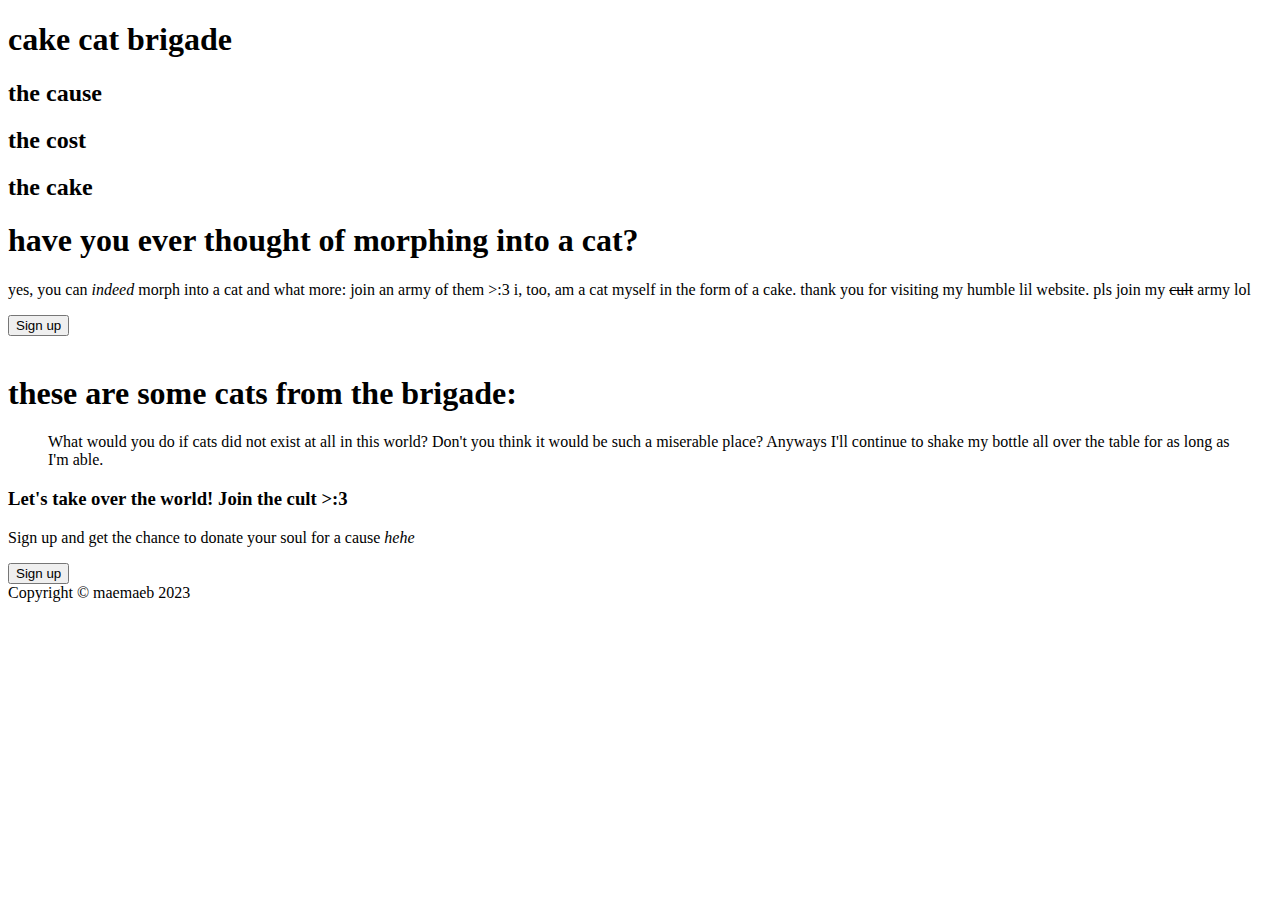
==== index.html @ 9634ca36 "Add appropriate classes to some relevant elements that might need it" ====
<!DOCTYPE html>
<html lang="en">
<head>
    <meta charset="UTF-8">
    <meta http-equiv="X-UA-Compatible" content="IE=edge">
    <meta name="viewport" content="width=device-width, initial-scale=1.0">
    <link href="styles.css" type="text/css" rel="stylesheet">
    <title>cake cat brigade</title>
</head>
<body>
    <header>
        <h1>cake cat brigade</h1>
        <div class="header-links">
            <h2><a>the cause</a></h2>
            <h2><a>the cost</a></h2>
            <h2><a>the cake</a></h2>
        </div>
    </header>

    <main>
        <section class="intro">
            <div>
                <h1>have you ever thought of morphing into a cat?</h1>
                <p>yes, you can <em>indeed</em> morph into a cat and what more: join an army of them >:3 
                    i, too, am a cat myself in the form of a cake. 
                    thank you for visiting my humble lil website. pls join my <s>cult</s> army lol</p>
                <button>Sign up</button>
            </div>
            <img>
        </section>

        <section class="profiles">
            <h1>these are some cats from the brigade:</h1>
            <div>

            </div>
        </section>

        <article class="quote">
            <blockquote>
                <p>What would you do if cats did not exist at all in this world? 
                    Don't you think it would be such a miserable place? 
                    Anyways I'll continue to shake my bottle all over the table for as long as I'm able.</p>
            </blockquote>
        </article>

        <div>
            <h3>Let's take over the world! Join the cult >:3</h3>
            <p>Sign up and get the chance to donate your soul for a cause <em>hehe</em></p>
            <button>Sign up</button>
        </div>
    </main>

    <footer>Copyright © maemaeb 2023</footer>
</body>
</html>
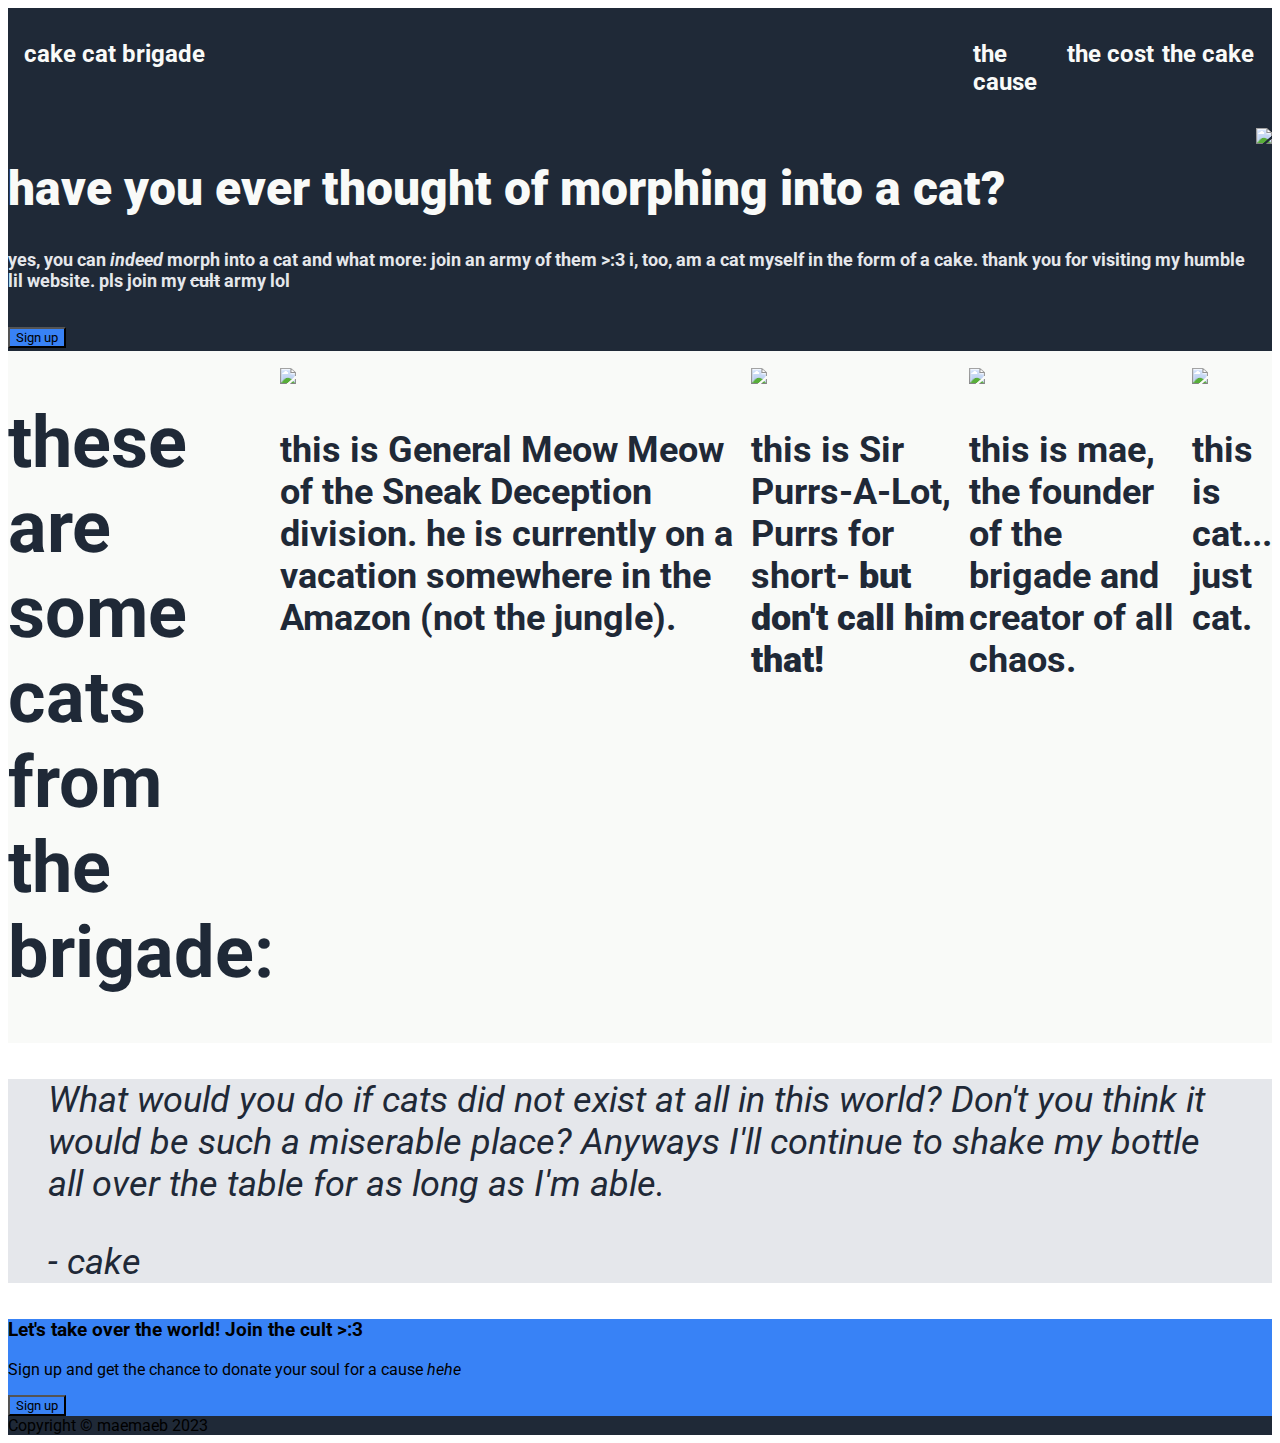
==== commit d73573de: "Add layout declarations in css for header, sections 1-2, and article" ====
--- a/index.html
+++ b/index.html
@@ -11,14 +11,14 @@
     <header>
         <h1>cake cat brigade</h1>
         <div class="header-links">
-            <h2><a>the cause</a></h2>
-            <h2><a>the cost</a></h2>
-            <h2><a>the cake</a></h2>
+            <h1><a>the cause</a></h2>
+            <h1><a>the cost</a></h2>
+            <h1><a>the cake</a></h2>
         </div>
     </header>
 
     <main>
-        <section class="intro">
+        <section class="intro hero">
             <div>
                 <h1>have you ever thought of morphing into a cat?</h1>
                 <p>yes, you can <em>indeed</em> morph into a cat and what more: join an army of them >:3 
@@ -26,13 +26,28 @@
                     thank you for visiting my humble lil website. pls join my <s>cult</s> army lol</p>
                 <button>Sign up</button>
             </div>
-            <img>
+            <img src="images/aesthetic1.jpg">
         </section>
 
         <section class="profiles">
             <h1>these are some cats from the brigade:</h1>
-            <div>
-
+            <div class="profile">
+                <img src="images/meowmeow-cat.jpeg">
+                <p>this is General Meow Meow of the Sneak Deception division.
+                    he is currently on a vacation somewhere in the Amazon (not the jungle).
+                </p>
+            </div>
+            <div class="profile">
+                <img src="images/purrs-cat.png">
+                <p>this is Sir Purrs-A-Lot, Purrs for short- <strong>but don't call him that!</strong></p>
+            </div>
+            <div class="profile">
+                <img src="images/mae-cat.jpeg">
+                <p>this is mae, the founder of the brigade and creator of all chaos.</p>
+            </div>
+            <div class="profile">
+                <img src="images/just-cat.jpeg">
+                <p>this is cat... just cat.</p>
             </div>
         </section>
 
@@ -40,11 +55,13 @@
             <blockquote>
                 <p>What would you do if cats did not exist at all in this world? 
                     Don't you think it would be such a miserable place? 
-                    Anyways I'll continue to shake my bottle all over the table for as long as I'm able.</p>
+                    Anyways I'll continue to shake my bottle all over the table for as long as I'm able.
+                </p>
+                <p class="quoter">- cake</p>
             </blockquote>
         </article>
 
-        <div>
+        <div class="recruit">
             <h3>Let's take over the world! Join the cult >:3</h3>
             <p>Sign up and get the chance to donate your soul for a cause <em>hehe</em></p>
             <button>Sign up</button>
--- a/styles.css
+++ b/styles.css
@@ -0,0 +1,85 @@
+@import url('https://fonts.googleapis.com/css2?family=Roboto&display=swap');
+
+* {
+    font-family: Roboto, Verdana, Geneva, Tahoma, sans-serif;
+}
+
+/* header */
+
+header {
+    background-color: #1F2937;
+    color: #E5E7EB;
+
+    display: flex;
+    margin: 0;
+    padding: 1em;
+}
+/*
+main {
+    margin: 0;
+}
+*/
+header h1 {
+    font-size: 24px;
+    color: #F9FAF8;
+
+    flex: 1;
+    justify-content: space-between;
+}
+
+header div {
+    display: flex;
+}
+
+/* section 1 */
+
+.intro {
+    display: flex;
+}
+
+.hero,
+footer {
+    background-color: #1F2937;
+}
+
+.hero h1 {
+    font-size: 48px;
+    font-weight: bolder;
+    color: #F9FAF8;
+}
+
+.hero p,
+header .header-links {
+    font-size: 18px;
+    color: #E5E7EB;
+}
+
+/* section 2 */
+
+section {
+    background-color: #F9FAF8; 
+    font-size: 36px;
+    font-weight: bolder;
+    color: #1F2937;
+
+    margin: 0;
+}
+
+.profiles {
+    display: flex;
+}
+
+/* article */
+
+article {
+    background-color: #E5E7EB;
+    font-size: 36px;
+    font-weight: light;
+    font-style: italic;
+    color: #1F2937
+}
+
+.recruit,
+button {
+    background-color: #3882F6;
+}
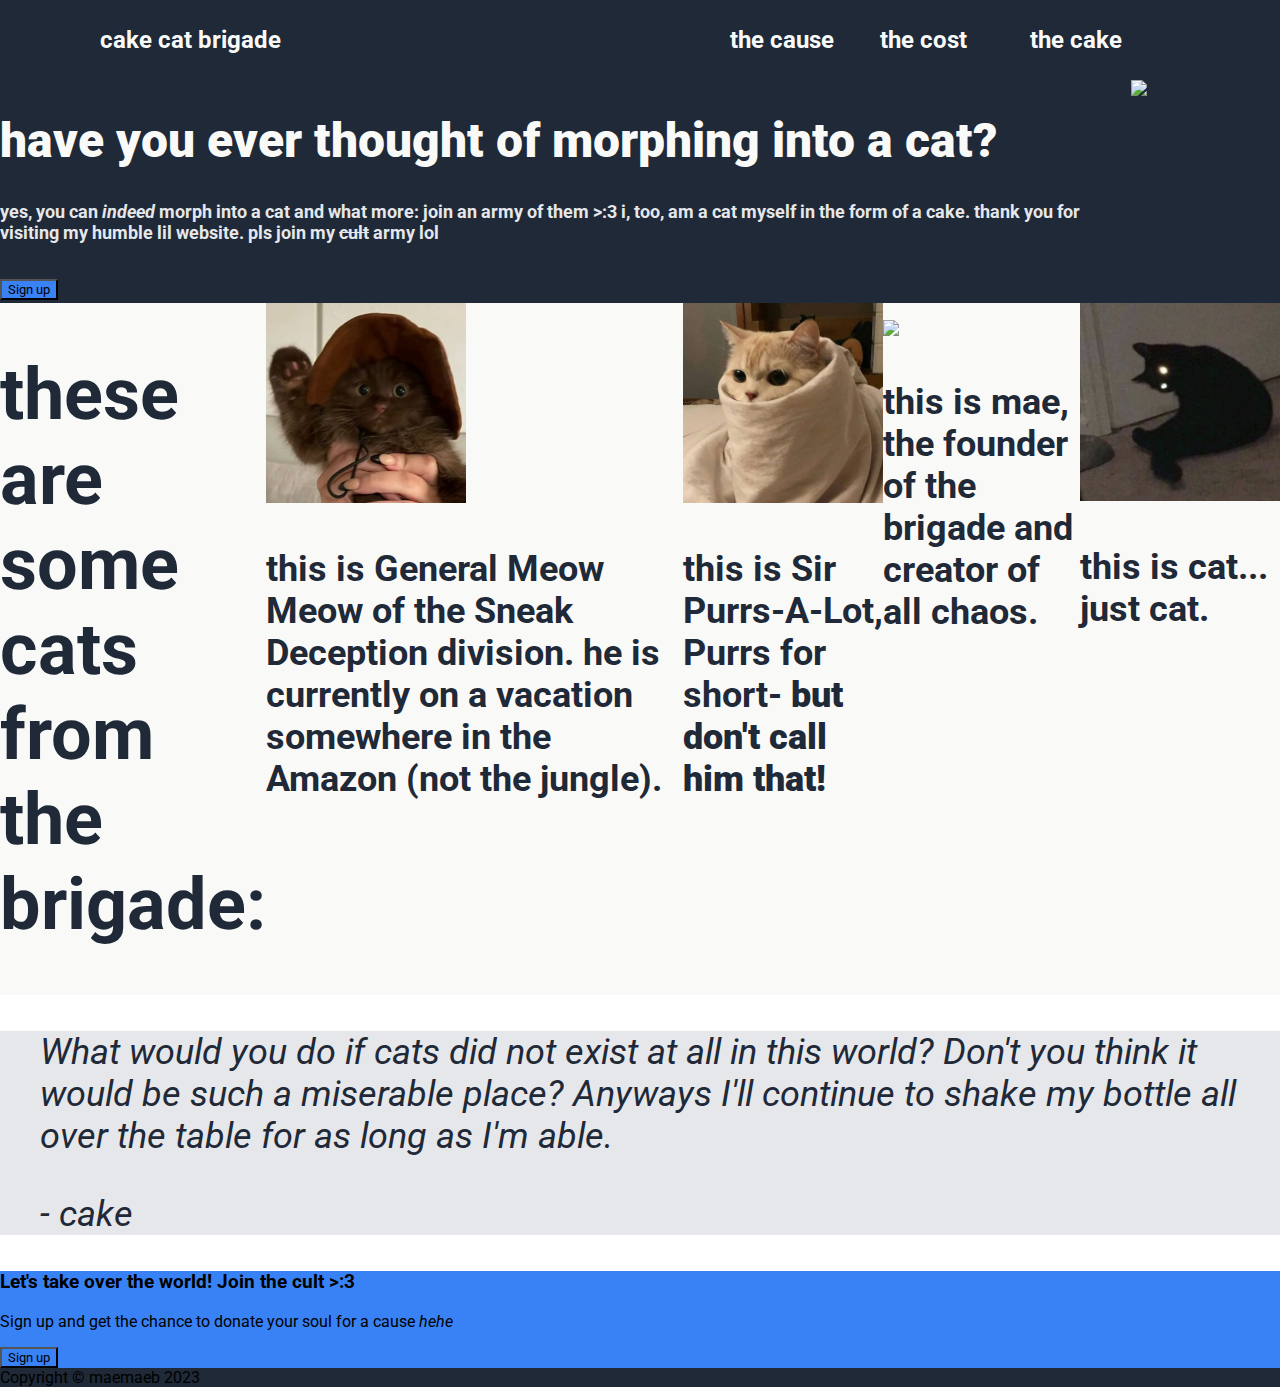
==== commit 295cd3f9: "Fix images resolution and links + change some layout details" ====
--- a/index.html
+++ b/index.html
@@ -32,7 +32,7 @@
         <section class="profiles">
             <h1>these are some cats from the brigade:</h1>
             <div class="profile">
-                <img src="images/meowmeow-cat.jpeg">
+                <img src="images/meowmeow-cat.jpg">
                 <p>this is General Meow Meow of the Sneak Deception division.
                     he is currently on a vacation somewhere in the Amazon (not the jungle).
                 </p>
@@ -46,7 +46,7 @@
                 <p>this is mae, the founder of the brigade and creator of all chaos.</p>
             </div>
             <div class="profile">
-                <img src="images/just-cat.jpeg">
+                <img src="images/just-cat.jpg">
                 <p>this is cat... just cat.</p>
             </div>
         </section>
--- a/styles.css
+++ b/styles.css
@@ -2,6 +2,10 @@
 
 * {
     font-family: Roboto, Verdana, Geneva, Tahoma, sans-serif;
+}
+
+body {
+    margin: 0;
 }
 
 /* header */
@@ -12,23 +16,31 @@
 
     display: flex;
     margin: 0;
-    padding: 1em;
+    padding: 10px 100px;
+    min-width: 1024px;
 }
+
 /*
 main {
     margin: 0;
 }
 */
+
+header div {
+    display: flex;
+}
+
+div h1 {
+    flex: 1;
+}
+
 header h1 {
     font-size: 24px;
     color: #F9FAF8;
 
     flex: 1;
     justify-content: space-between;
-}
-
-header div {
-    display: flex;
+    min-width: 150px;
 }
 
 /* section 1 */
@@ -83,3 +95,7 @@
 button {
     background-color: #3882F6;
 }
+
+img {
+    width: 200px;
+}
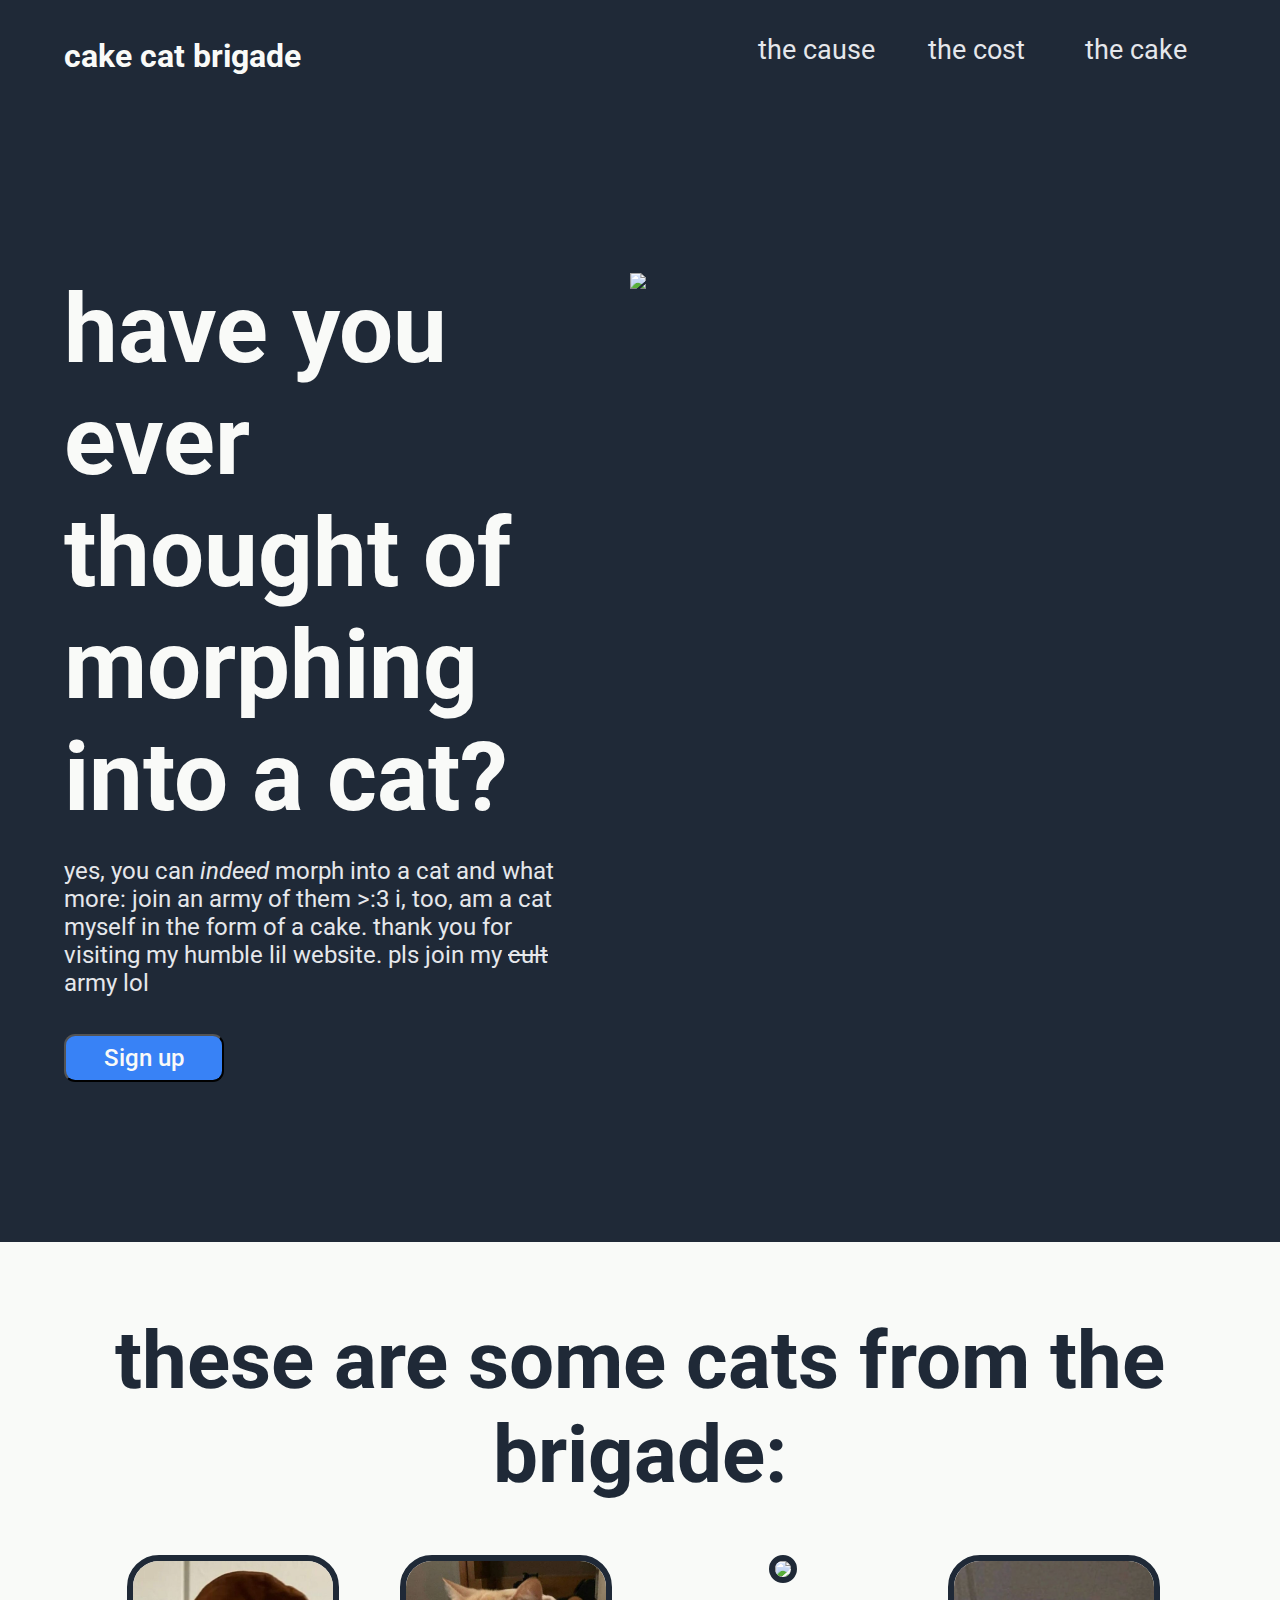
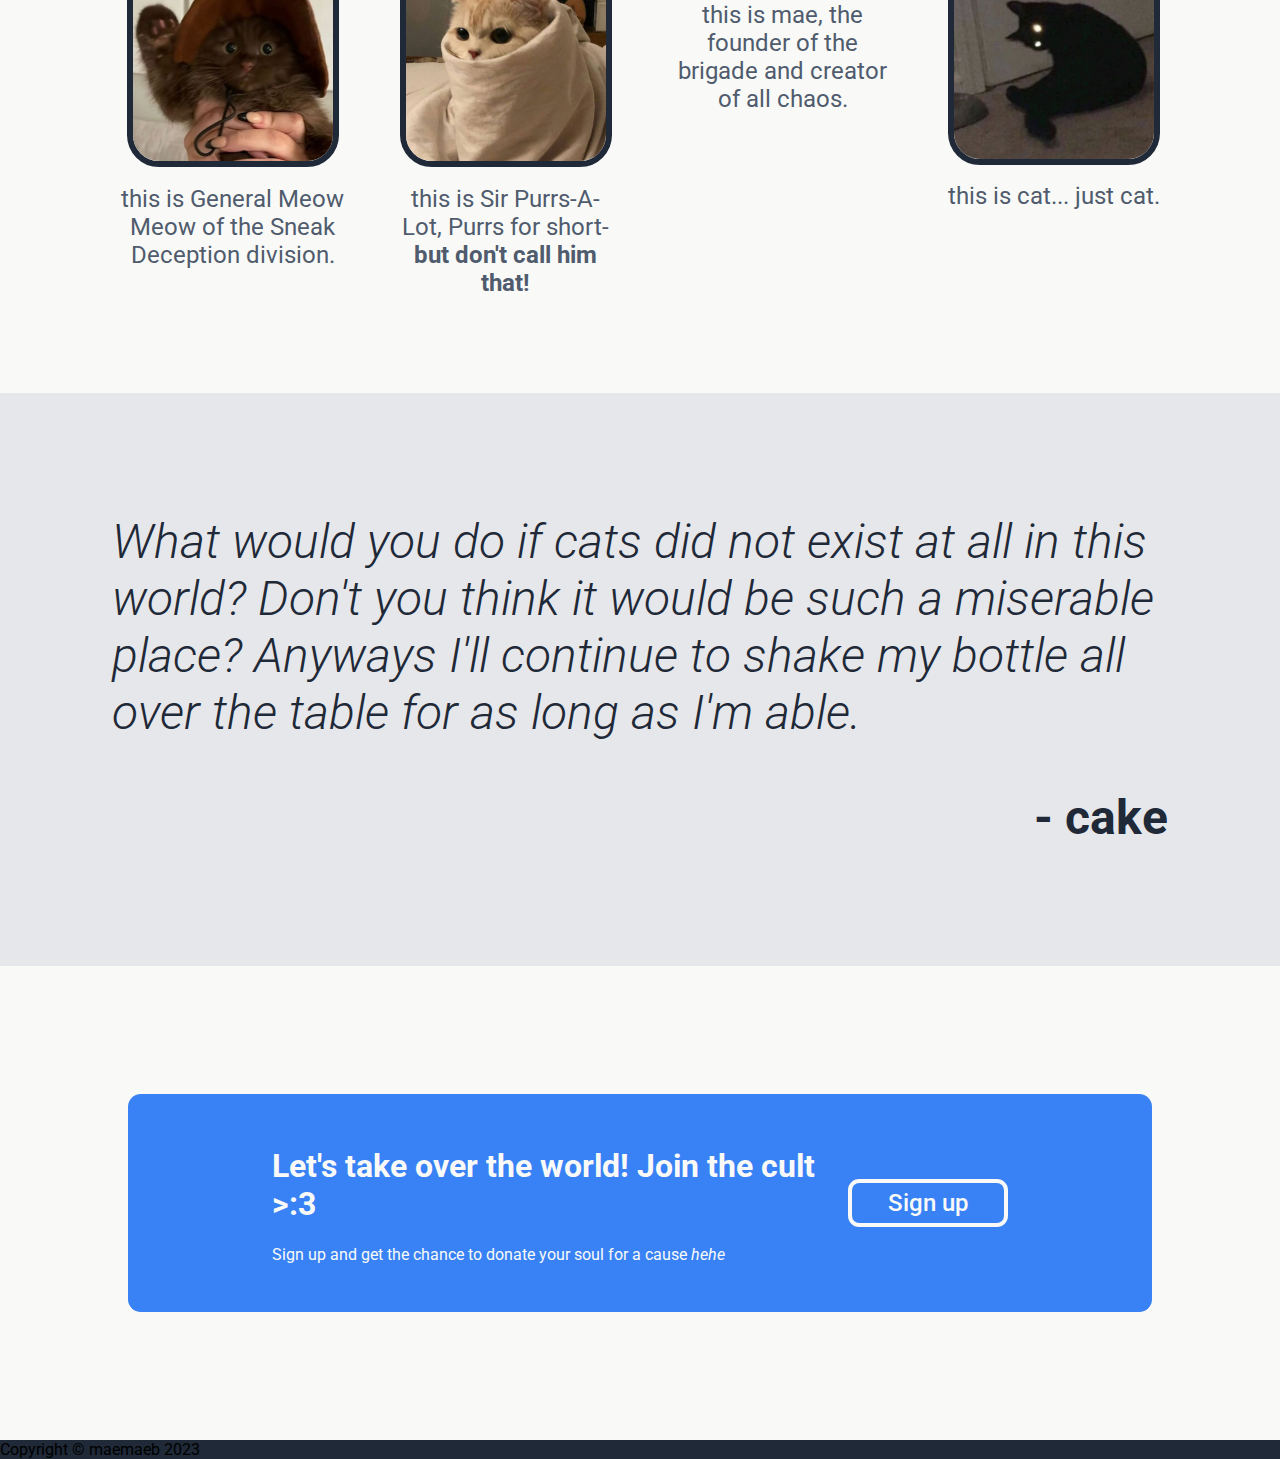
==== commit 7c71e363: "Add css declarations for recruit section and fix buttons" ====
--- a/index.html
+++ b/index.html
@@ -8,66 +8,72 @@
     <title>cake cat brigade</title>
 </head>
 <body>
-    <header>
-        <h1>cake cat brigade</h1>
-        <div class="header-links">
-            <h1><a>the cause</a></h2>
-            <h1><a>the cost</a></h2>
-            <h1><a>the cake</a></h2>
-        </div>
-    </header>
-
-    <main>
-        <section class="intro hero">
-            <div>
-                <h1>have you ever thought of morphing into a cat?</h1>
-                <p>yes, you can <em>indeed</em> morph into a cat and what more: join an army of them >:3 
-                    i, too, am a cat myself in the form of a cake. 
-                    thank you for visiting my humble lil website. pls join my <s>cult</s> army lol</p>
-                <button>Sign up</button>
+    <div class="page-container">
+        <header>
+            <h1>cake cat brigade</h1>
+            <div class="header-links">
+                <h1><a>the cause</a></h2>
+                <h1><a>the cost</a></h2>
+                <h1><a>the cake</a></h2>
             </div>
-            <img src="images/aesthetic1.jpg">
-        </section>
-
-        <section class="profiles">
-            <h1>these are some cats from the brigade:</h1>
-            <div class="profile">
-                <img src="images/meowmeow-cat.jpg">
-                <p>this is General Meow Meow of the Sneak Deception division.
-                    he is currently on a vacation somewhere in the Amazon (not the jungle).
-                </p>
+        </header>
+    
+        <main>
+            <section class="intro hero">
+                <div>
+                    <h1>have you ever thought of morphing into a cat?</h1>
+                    <p>yes, you can <em>indeed</em> morph into a cat and what more: join an army of them >:3 
+                        i, too, am a cat myself in the form of a cake. 
+                        thank you for visiting my humble lil website. pls join my <s>cult</s> army lol</p>
+                    <button>Sign up</button>
+                </div>
+                <img src="images/aesthetic1.jpg">
+            </section>
+    
+            <section class="profiles-container">
+                <h1>these are some cats from the brigade:</h1>
+                <div class="profiles">
+                    <div class="profile">
+                        <img src="images/meowmeow-cat.jpg">
+                        <p>this is General Meow Meow of the Sneak Deception division.</p>
+                    </div>
+                    <div class="profile">
+                        <img src="images/purrs-cat.png">
+                        <p>this is Sir Purrs-A-Lot, Purrs for short- <strong>but don't call him that!</strong></p>
+                    </div>
+                    <div class="profile">
+                        <img src="images/mae-cat.jpeg">
+                        <p>this is mae, the founder of the brigade and creator of all chaos.</p>
+                    </div>
+                    <div class="profile">
+                        <img src="images/just-cat.jpg">
+                        <p>this is cat... just cat.</p>
+                    </div>
+                </div>
+            </section>
+    
+            <article class="quote">
+                <blockquote>
+                    <p>What would you do if cats did not exist at all in this world? 
+                        Don't you think it would be such a miserable place? 
+                        Anyways I'll continue to shake my bottle all over the table for as long as I'm able.
+                    </p>
+                    <p class="quoter">- cake</p>
+                </blockquote>
+            </article>
+    
+            <div class="recruit-container">
+                <div class="recruit1">
+                    <div class="recruit2">
+                        <h1>Let's take over the world! Join the cult >:3</h3>
+                        <p>Sign up and get the chance to donate your soul for a cause <em>hehe</em></p>
+                    </div>
+                    <button>Sign up</button>
+                </div>
             </div>
-            <div class="profile">
-                <img src="images/purrs-cat.png">
-                <p>this is Sir Purrs-A-Lot, Purrs for short- <strong>but don't call him that!</strong></p>
-            </div>
-            <div class="profile">
-                <img src="images/mae-cat.jpeg">
-                <p>this is mae, the founder of the brigade and creator of all chaos.</p>
-            </div>
-            <div class="profile">
-                <img src="images/just-cat.jpg">
-                <p>this is cat... just cat.</p>
-            </div>
-        </section>
-
-        <article class="quote">
-            <blockquote>
-                <p>What would you do if cats did not exist at all in this world? 
-                    Don't you think it would be such a miserable place? 
-                    Anyways I'll continue to shake my bottle all over the table for as long as I'm able.
-                </p>
-                <p class="quoter">- cake</p>
-            </blockquote>
-        </article>
-
-        <div class="recruit">
-            <h3>Let's take over the world! Join the cult >:3</h3>
-            <p>Sign up and get the chance to donate your soul for a cause <em>hehe</em></p>
-            <button>Sign up</button>
-        </div>
-    </main>
-
-    <footer>Copyright © maemaeb 2023</footer>
+        </main>
+    
+        <footer>Copyright © maemaeb 2023</footer>
+    </div>
 </body>
 </html>--- a/styles.css
+++ b/styles.css
@@ -1,101 +1,203 @@
-@import url('https://fonts.googleapis.com/css2?family=Roboto&display=swap');
+@import url('https://fonts.googleapis.com/css2?family=Roboto:ital,wght@0,100;0,300;0,400;0,500;0,700;0,900;1,100;1,300;1,400;1,500;1,700;1,900&display=swap');
 
 * {
-    font-family: Roboto, Verdana, Geneva, Tahoma, sans-serif;
+    font-family: 'Roboto', sans-serif;
 }
 
 body {
     margin: 0;
+    background-color: #1F2937;
+}
+
+.page-container {
+    max-width: 100rem;
+    margin-left: auto;
+    margin-right: auto;
 }
 
 /* header */
 
 header {
     background-color: #1F2937;
+
+    display: flex;
+    margin: 0;
+    padding: 1rem 4rem;
+    justify-content: space-between;
+}
+
+header h1 {
+    font-size: 2rem;
+    font-weight: 700;
+    color: #F9FAF8;
+
+    flex: 1;
+}
+
+.header-links {
+    display: flex;
+    text-align: center;
+}
+
+.header-links h1 {
+    font-size: 1.7rem;
+    font-weight: 400;
     color: #E5E7EB;
 
-    display: flex;
-    margin: 0;
-    padding: 10px 100px;
-    min-width: 1024px;
-}
-
-/*
-main {
-    margin: 0;
-}
-*/
-
-header div {
-    display: flex;
-}
-
-div h1 {
+    min-width: 10rem;
+}
+
+/* section 1 */
+
+.hero {
+    background-color: #1F2937;
+
+    padding: 8rem 4rem;
+    display: flex;
+}
+
+.hero div {
+    font-size: 3rem;
+    font-weight: bolder;
+    color: #F9FAF8;
+
+    margin-right: 2rem;
     flex: 1;
-}
-
-header h1 {
-    font-size: 24px;
-    color: #F9FAF8;
-
+
+    padding-top: 2rem;
+    padding-bottom: 2rem;
+    padding-right: 1rem;
+}
+
+.hero h1 {
+    margin-top: 0;
+    margin-bottom: 0;
+}
+
+.hero p {
+    font-size: 1.5rem;
+    font-weight: lighter;
+    color: #E5E7EB;
+}
+
+.hero img {
+    margin-right: 10px;
     flex: 1;
-    justify-content: space-between;
-    min-width: 150px;
-}
-
-/* section 1 */
-
-.intro {
-    display: flex;
-}
-
-.hero,
-footer {
-    background-color: #1F2937;
-}
-
-.hero h1 {
-    font-size: 48px;
-    font-weight: bolder;
-    color: #F9FAF8;
-}
-
-.hero p,
-header .header-links {
-    font-size: 18px;
-    color: #E5E7EB;
+    min-width: 50%;
+    max-width: 70%;
+    height: auto;
+
+    padding-top: 2rem;
+    padding-bottom: 2rem;
+    padding-left: 1rem;
 }
 
 /* section 2 */
 
-section {
+.profiles-container {
     background-color: #F9FAF8; 
-    font-size: 36px;
+    font-size: 2.5rem;
     font-weight: bolder;
     color: #1F2937;
 
-    margin: 0;
+    padding: 4.5rem;
+    text-align: center;
+}
+
+.profiles-container h1 {
+    margin-top: 0;
 }
 
 .profiles {
-    display: flex;
+    color:#505c6d;
+    font-weight: 400;
+    font-size: 1.5rem;
+
+    display: flex;
+}
+
+.profile {
+    max-width: 25rem;
+    margin: 0 3rem;
+    margin-right: 0;
+}
+
+.profile:last-child {
+    margin-right: 3rem;
+}
+
+.profile img {
+    border: 0.4rem solid #1F2937;
+    border-radius: 2rem;
+}
+
+.profile p {
+    margin-top: 0.7rem;
 }
 
 /* article */
 
 article {
     background-color: #E5E7EB;
-    font-size: 36px;
-    font-weight: light;
+    font-size: 3rem;
+    font-weight: 300;
     font-style: italic;
-    color: #1F2937
-}
-
-.recruit,
+    color: #1F2937;
+
+    margin-top: 0;
+    margin-bottom: 0;
+
+    padding: 4.5rem;
+}
+
+.quoter {
+    font-weight: bold;
+    font-style: normal;
+    text-align: end;
+}
+
+.recruit-container {
+    background-color: #F9FAF8;
+    color: #F9FAF8;
+
+    padding: 8rem 8rem;
+}
+
+.recruit1 {
+    background-color: #3882F6;
+
+    display: flex;
+    align-items: center;
+    padding: 2rem 2rem;
+    border-radius: 0.8rem;
+}
+
+.recruit2 {
+    flex: 2;
+    margin-left: 7rem;
+}
+
+.recruit1 button {
+    border: 0.3rem solid #F9FAF8;
+    
+    margin-right: 7rem;
+}
+
 button {
+    font-size: 1.5rem;
+    font-weight: 500;
     background-color: #3882F6;
+    color: #F9FAF8;
+    text-align: center;
+
+    width: 10rem;
+    height: 3rem;
+    border-radius: 0.7rem;
+    
 }
 
 img {
     width: 200px;
 }
+
+
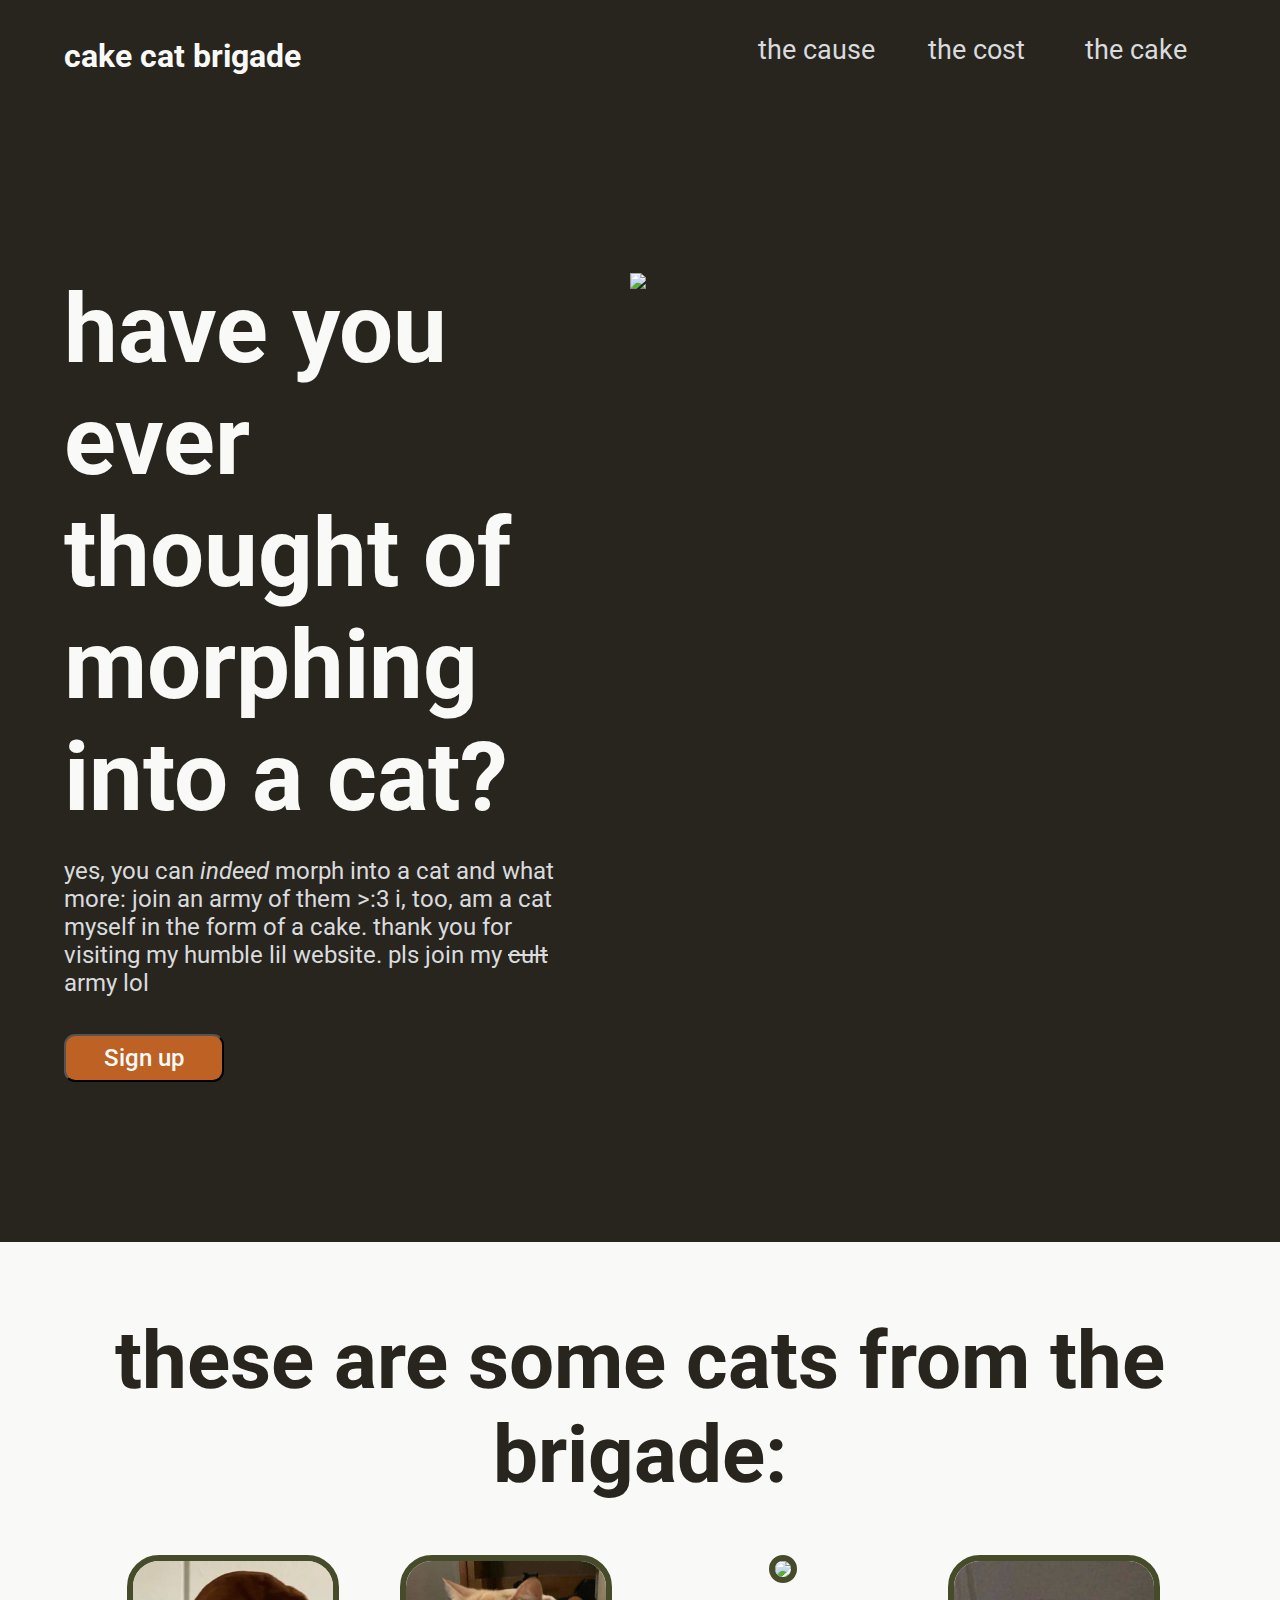
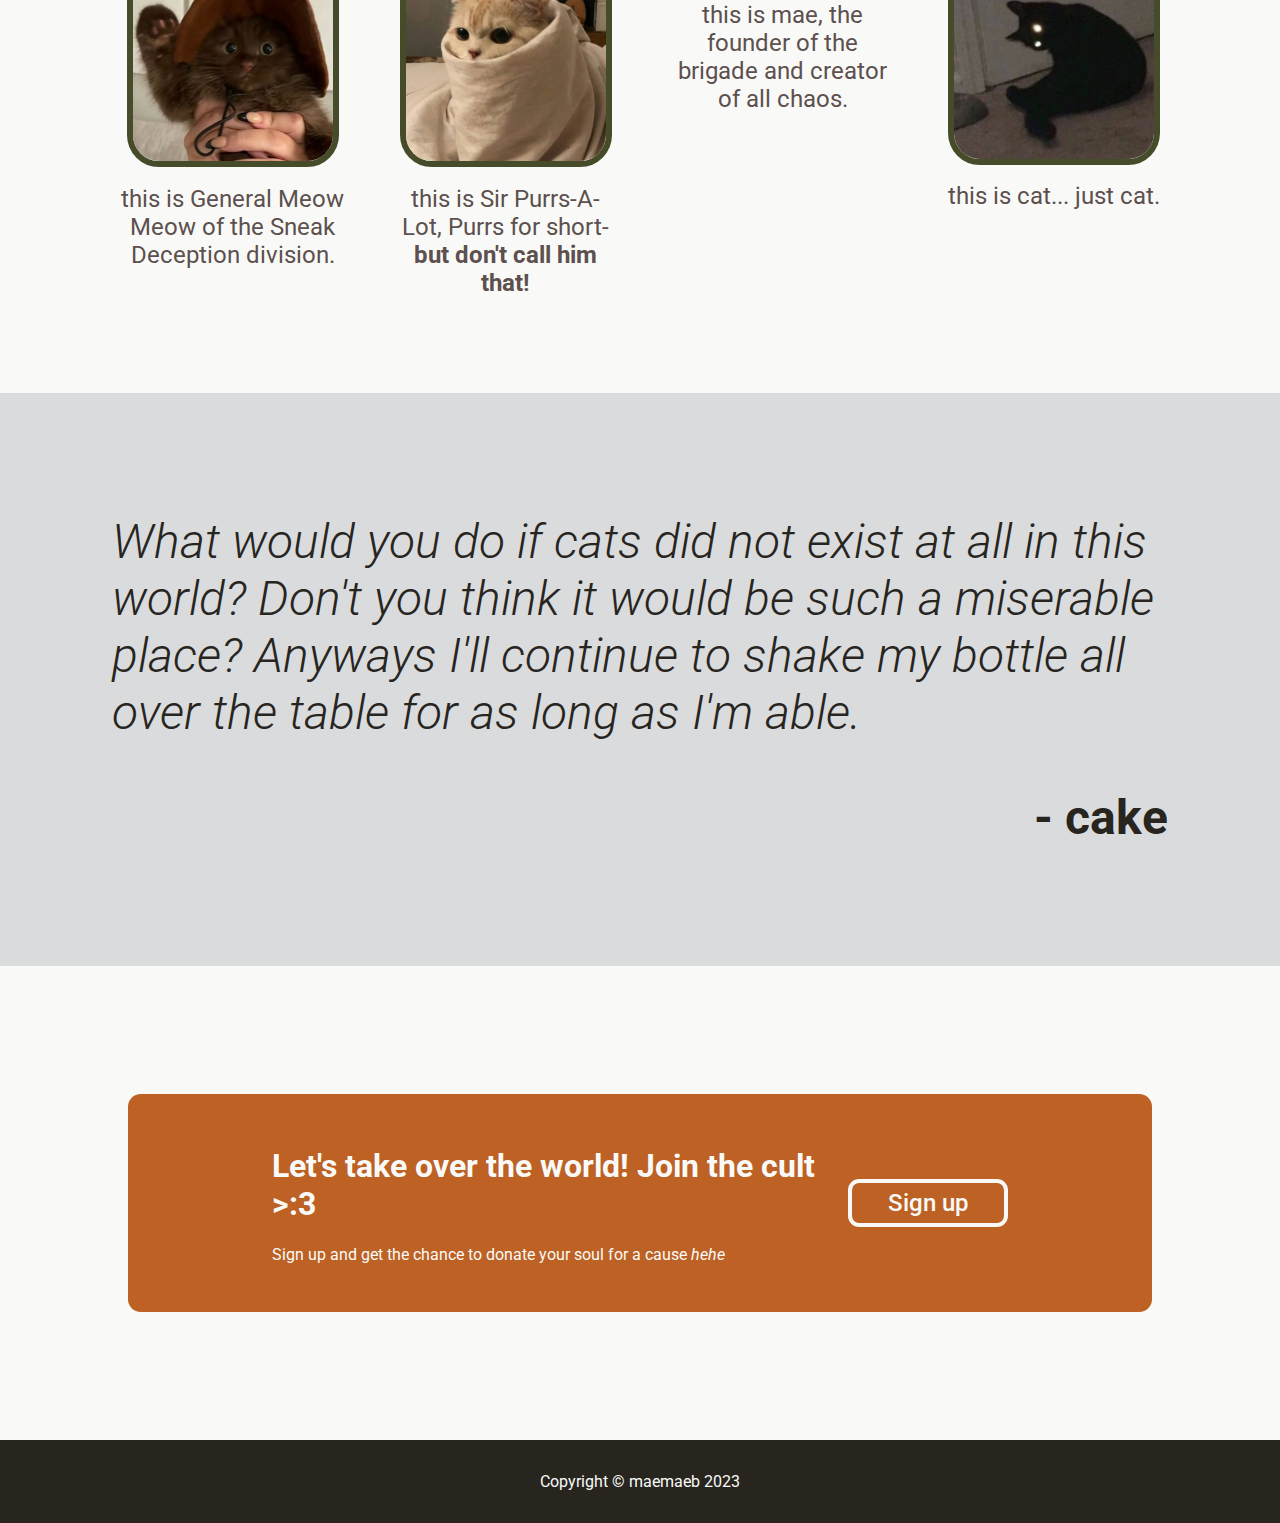
==== commit 97d617bc: "Add links to hyperlinks and buttons" ====
--- a/index.html
+++ b/index.html
@@ -12,9 +12,9 @@
         <header>
             <h1>cake cat brigade</h1>
             <div class="header-links">
-                <h1><a>the cause</a></h2>
-                <h1><a>the cost</a></h2>
-                <h1><a>the cake</a></h2>
+                <h1><a href="https://i.pinimg.com/564x/5e/b7/8a/5eb78af229857a6085c85f9a92a0e222.jpg">the cause</a></h2>
+                <h1><a href="https://i.pinimg.com/564x/59/3f/a5/593fa50ea2eaebde3ddeece0012bd818.jpg">the cost</a></h2>
+                <h1><a href="https://i.pinimg.com/564x/0d/d1/18/0dd11808fb49c94b082c5747699c48ed.jpg">the cake</a></h2>
             </div>
         </header>
     
@@ -25,7 +25,7 @@
                     <p>yes, you can <em>indeed</em> morph into a cat and what more: join an army of them >:3 
                         i, too, am a cat myself in the form of a cake. 
                         thank you for visiting my humble lil website. pls join my <s>cult</s> army lol</p>
-                    <button>Sign up</button>
+                    <button onclick="window.location.href='https://youtu.be/e-o1YiJ2yfo';">Sign up</button>
                 </div>
                 <img src="images/aesthetic1.jpg">
             </section>
@@ -68,7 +68,7 @@
                         <h1>Let's take over the world! Join the cult >:3</h3>
                         <p>Sign up and get the chance to donate your soul for a cause <em>hehe</em></p>
                     </div>
-                    <button>Sign up</button>
+                    <button onclick="window.location.href='https://youtu.be/e-o1YiJ2yfo';">Sign up</button>
                 </div>
             </div>
         </main>
--- a/styles.css
+++ b/styles.css
@@ -6,7 +6,7 @@
 
 body {
     margin: 0;
-    background-color: #1F2937;
+    background-color: #28251f;
 }
 
 .page-container {
@@ -18,7 +18,7 @@
 /* header */
 
 header {
-    background-color: #1F2937;
+    background-color: #28251f;
 
     display: flex;
     margin: 0;
@@ -42,15 +42,23 @@
 .header-links h1 {
     font-size: 1.7rem;
     font-weight: 400;
-    color: #E5E7EB;
+    color: #d9dbdd;
 
     min-width: 10rem;
 }
 
+.header-links a {
+    font-size: 1.7rem;
+    font-weight: 400;
+    color: #d9dbdd;
+    text-decoration: none;
+}
+
+
 /* section 1 */
 
 .hero {
-    background-color: #1F2937;
+    background-color: #28251f;
 
     padding: 8rem 4rem;
     display: flex;
@@ -77,7 +85,7 @@
 .hero p {
     font-size: 1.5rem;
     font-weight: lighter;
-    color: #E5E7EB;
+    color: #d9dbdd;
 }
 
 .hero img {
@@ -98,7 +106,7 @@
     background-color: #F9FAF8; 
     font-size: 2.5rem;
     font-weight: bolder;
-    color: #1F2937;
+    color: #28251f;
 
     padding: 4.5rem;
     text-align: center;
@@ -109,7 +117,7 @@
 }
 
 .profiles {
-    color:#505c6d;
+    color:#5d504e;
     font-weight: 400;
     font-size: 1.5rem;
 
@@ -127,7 +135,7 @@
 }
 
 .profile img {
-    border: 0.4rem solid #1F2937;
+    border: 0.4rem solid #464b2a;
     border-radius: 2rem;
 }
 
@@ -138,11 +146,11 @@
 /* article */
 
 article {
-    background-color: #E5E7EB;
+    background-color: #d9dbdd;
     font-size: 3rem;
     font-weight: 300;
     font-style: italic;
-    color: #1F2937;
+    color: #28251f;
 
     margin-top: 0;
     margin-bottom: 0;
@@ -164,7 +172,7 @@
 }
 
 .recruit1 {
-    background-color: #3882F6;
+    background-color: #bd6124;
 
     display: flex;
     align-items: center;
@@ -186,14 +194,20 @@
 button {
     font-size: 1.5rem;
     font-weight: 500;
-    background-color: #3882F6;
+    background-color: #bd6124;
     color: #F9FAF8;
     text-align: center;
 
     width: 10rem;
     height: 3rem;
     border-radius: 0.7rem;
-    
+}
+
+footer {
+    color: #F9FAF8;
+
+    text-align: center;
+    padding: 2rem 2rem;
 }
 
 img {
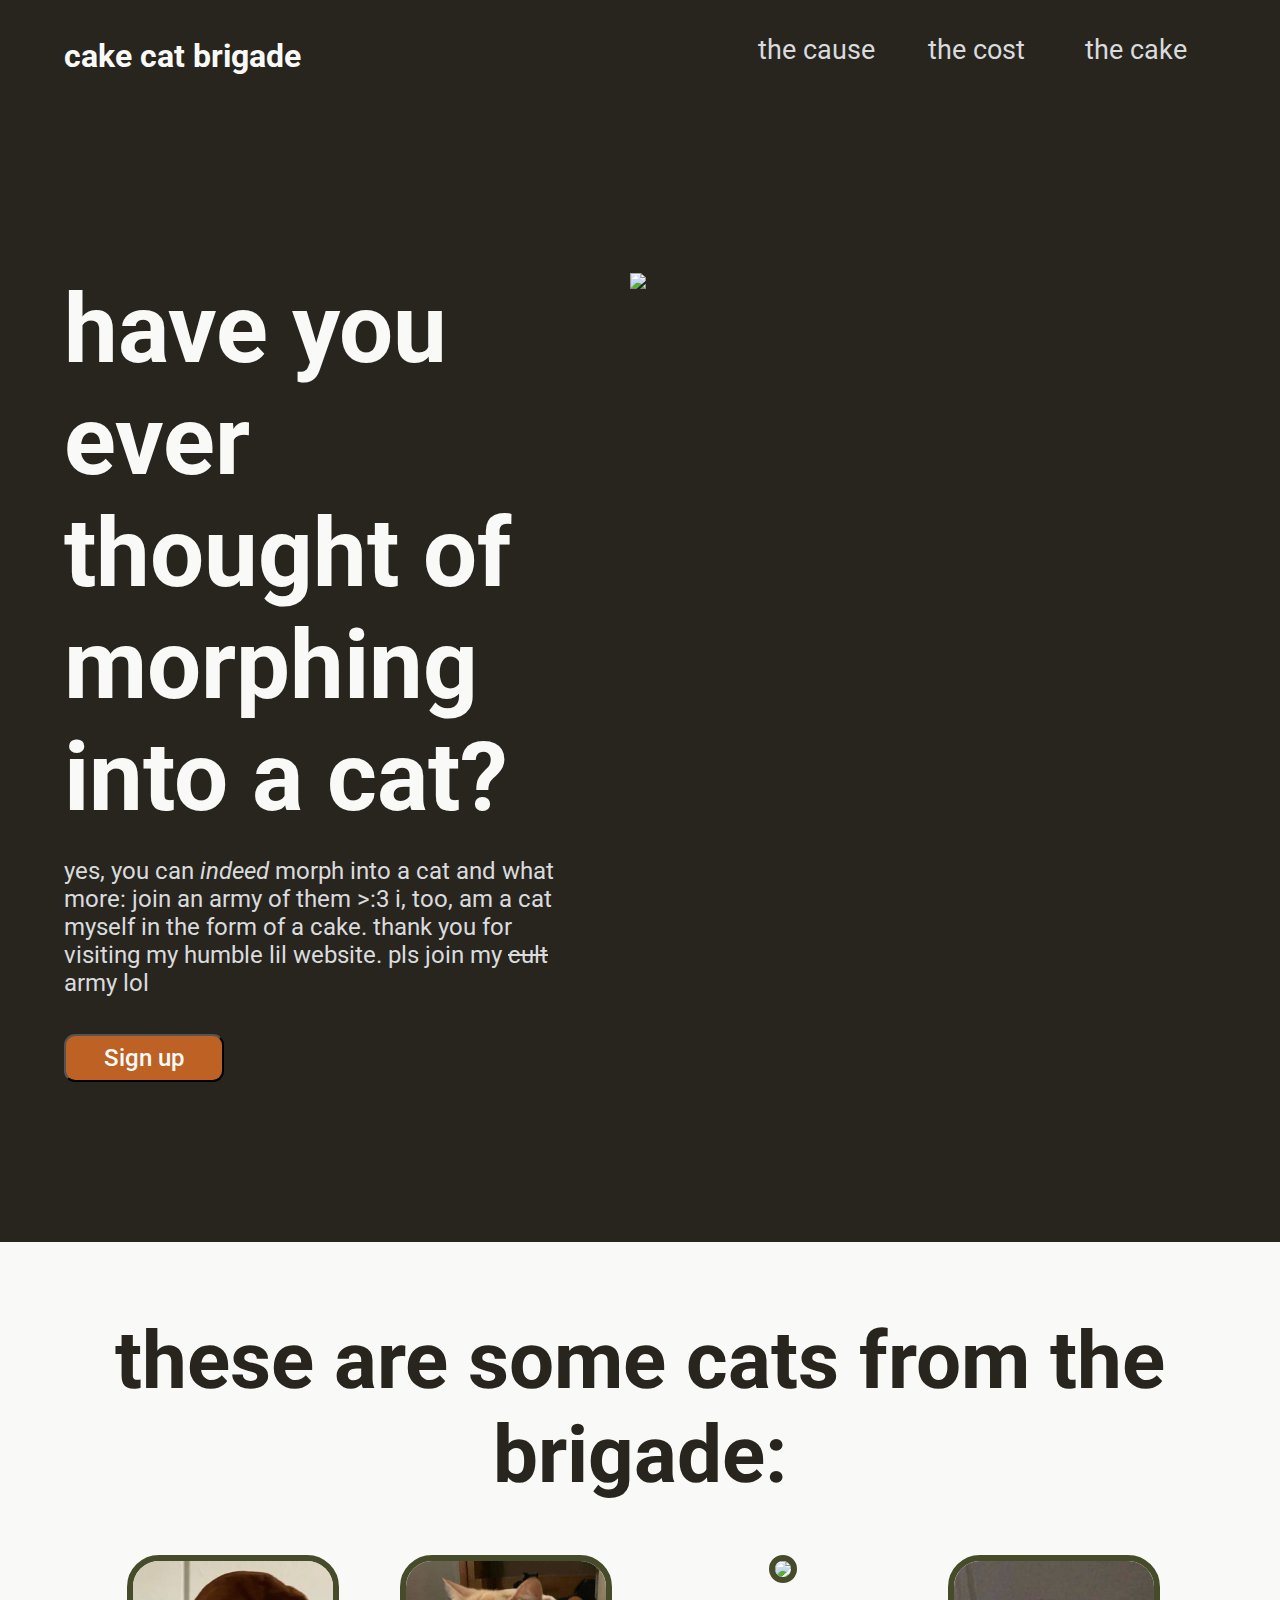
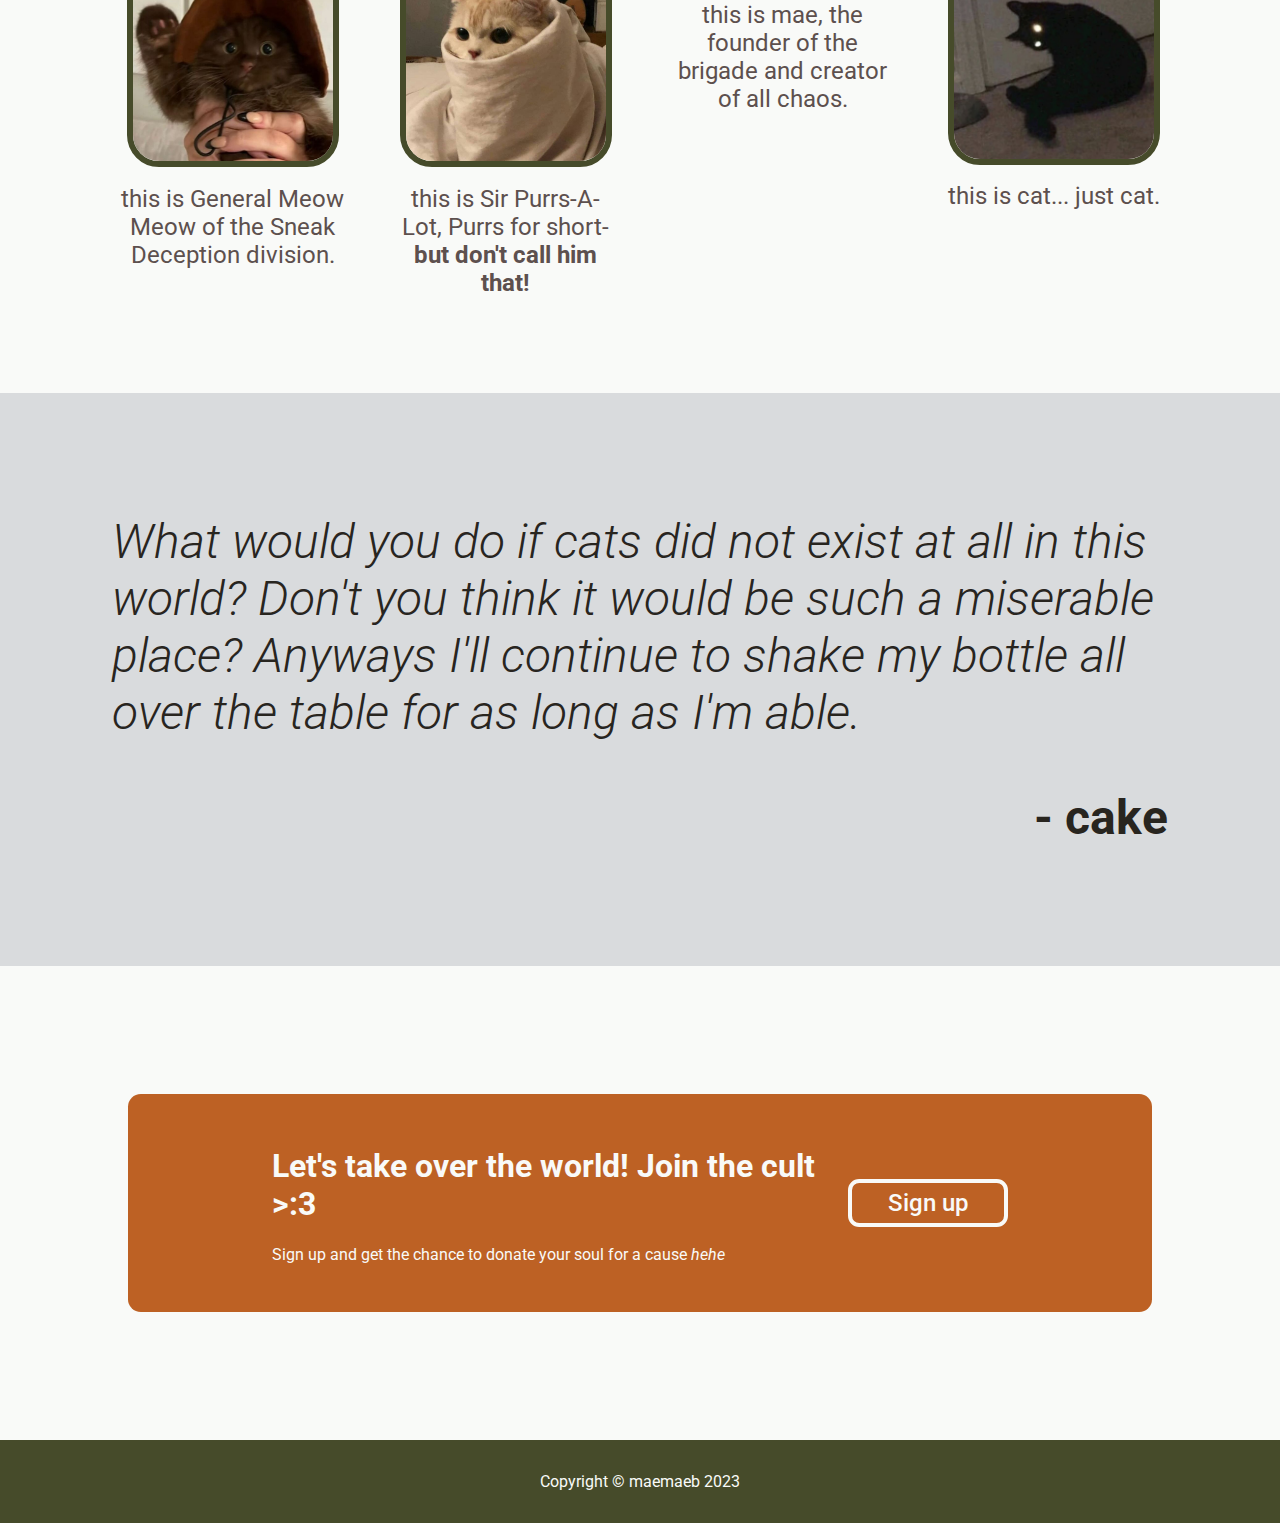
==== commit caad3abe: "Exclude header and footer from page-container div" ====
--- a/index.html
+++ b/index.html
@@ -8,15 +8,16 @@
     <title>cake cat brigade</title>
 </head>
 <body>
+    <header>
+        <h1>cake cat brigade</h1>
+        <div class="header-links">
+            <h1><a id="hyperlink-override" href="https://i.pinimg.com/564x/5e/b7/8a/5eb78af229857a6085c85f9a92a0e222.jpg">the cause</a></h2>
+            <h1><a id="hyperlink-override" href="https://i.pinimg.com/564x/59/3f/a5/593fa50ea2eaebde3ddeece0012bd818.jpg">the cost</a></h2>
+            <h1><a id="hyperlink-override" href="https://i.pinimg.com/564x/0d/d1/18/0dd11808fb49c94b082c5747699c48ed.jpg">the cake</a></h2>
+        </div>
+    </header>
+
     <div class="page-container">
-        <header>
-            <h1>cake cat brigade</h1>
-            <div class="header-links">
-                <h1><a href="https://i.pinimg.com/564x/5e/b7/8a/5eb78af229857a6085c85f9a92a0e222.jpg">the cause</a></h2>
-                <h1><a href="https://i.pinimg.com/564x/59/3f/a5/593fa50ea2eaebde3ddeece0012bd818.jpg">the cost</a></h2>
-                <h1><a href="https://i.pinimg.com/564x/0d/d1/18/0dd11808fb49c94b082c5747699c48ed.jpg">the cake</a></h2>
-            </div>
-        </header>
     
         <main>
             <section class="intro hero">
@@ -73,7 +74,8 @@
             </div>
         </main>
     
-        <footer>Copyright © maemaeb 2023</footer>
     </div>
+    
+    <footer>Copyright © maemaeb 2023</footer>
 </body>
 </html>--- a/styles.css
+++ b/styles.css
@@ -2,11 +2,18 @@
 
 * {
     font-family: 'Roboto', sans-serif;
+
+    --darkbrown: #28251f;
+    --brown: #5d504e;
+    --orange: #bd6124;
+    --darkgreen: #464b2a;
+    --lightgrey: #d9dbdd;
+    --offwhite: #F9FAF8;
 }
 
 body {
     margin: 0;
-    background-color: #28251f;
+    background-color: var(--darkgreen);
 }
 
 .page-container {
@@ -18,7 +25,7 @@
 /* header */
 
 header {
-    background-color: #28251f;
+    background-color: var(--darkbrown);
 
     display: flex;
     margin: 0;
@@ -29,7 +36,7 @@
 header h1 {
     font-size: 2rem;
     font-weight: 700;
-    color: #F9FAF8;
+    color: var(--offwhite);
 
     flex: 1;
 }
@@ -42,15 +49,15 @@
 .header-links h1 {
     font-size: 1.7rem;
     font-weight: 400;
-    color: #d9dbdd;
+    color: var(--lightgrey);
 
     min-width: 10rem;
 }
 
-.header-links a {
+.header-links #hyperlink-override {
     font-size: 1.7rem;
     font-weight: 400;
-    color: #d9dbdd;
+    color: var(--lightgrey);
     text-decoration: none;
 }
 
@@ -58,7 +65,7 @@
 /* section 1 */
 
 .hero {
-    background-color: #28251f;
+    background-color: var(--darkbrown);
 
     padding: 8rem 4rem;
     display: flex;
@@ -67,7 +74,7 @@
 .hero div {
     font-size: 3rem;
     font-weight: bolder;
-    color: #F9FAF8;
+    color: var(--offwhite);
 
     margin-right: 2rem;
     flex: 1;
@@ -85,7 +92,7 @@
 .hero p {
     font-size: 1.5rem;
     font-weight: lighter;
-    color: #d9dbdd;
+    color: var(--lightgrey);
 }
 
 .hero img {
@@ -103,10 +110,10 @@
 /* section 2 */
 
 .profiles-container {
-    background-color: #F9FAF8; 
+    background-color: var(--offwhite); 
     font-size: 2.5rem;
     font-weight: bolder;
-    color: #28251f;
+    color: var(--darkbrown);
 
     padding: 4.5rem;
     text-align: center;
@@ -117,7 +124,7 @@
 }
 
 .profiles {
-    color:#5d504e;
+    color: var(--brown);
     font-weight: 400;
     font-size: 1.5rem;
 
@@ -135,7 +142,7 @@
 }
 
 .profile img {
-    border: 0.4rem solid #464b2a;
+    border: 0.4rem solid var(--darkgreen);
     border-radius: 2rem;
 }
 
@@ -146,11 +153,11 @@
 /* article */
 
 article {
-    background-color: #d9dbdd;
+    background-color: var(--lightgrey);
     font-size: 3rem;
     font-weight: 300;
     font-style: italic;
-    color: #28251f;
+    color: var(--darkbrown);
 
     margin-top: 0;
     margin-bottom: 0;
@@ -165,14 +172,14 @@
 }
 
 .recruit-container {
-    background-color: #F9FAF8;
-    color: #F9FAF8;
+    background-color: var(--offwhite);
+    color: var(--offwhite);
 
     padding: 8rem 8rem;
 }
 
 .recruit1 {
-    background-color: #bd6124;
+    background-color: var(--orange);
 
     display: flex;
     align-items: center;
@@ -186,7 +193,7 @@
 }
 
 .recruit1 button {
-    border: 0.3rem solid #F9FAF8;
+    border: 0.3rem solid var(--offwhite);
     
     margin-right: 7rem;
 }
@@ -194,8 +201,8 @@
 button {
     font-size: 1.5rem;
     font-weight: 500;
-    background-color: #bd6124;
-    color: #F9FAF8;
+    background-color: var(--orange);
+    color: var(--offwhite);
     text-align: center;
 
     width: 10rem;
@@ -204,7 +211,7 @@
 }
 
 footer {
-    color: #F9FAF8;
+    color: var(--offwhite);
 
     text-align: center;
     padding: 2rem 2rem;
@@ -212,6 +219,4 @@
 
 img {
     width: 200px;
-}
-
-
+}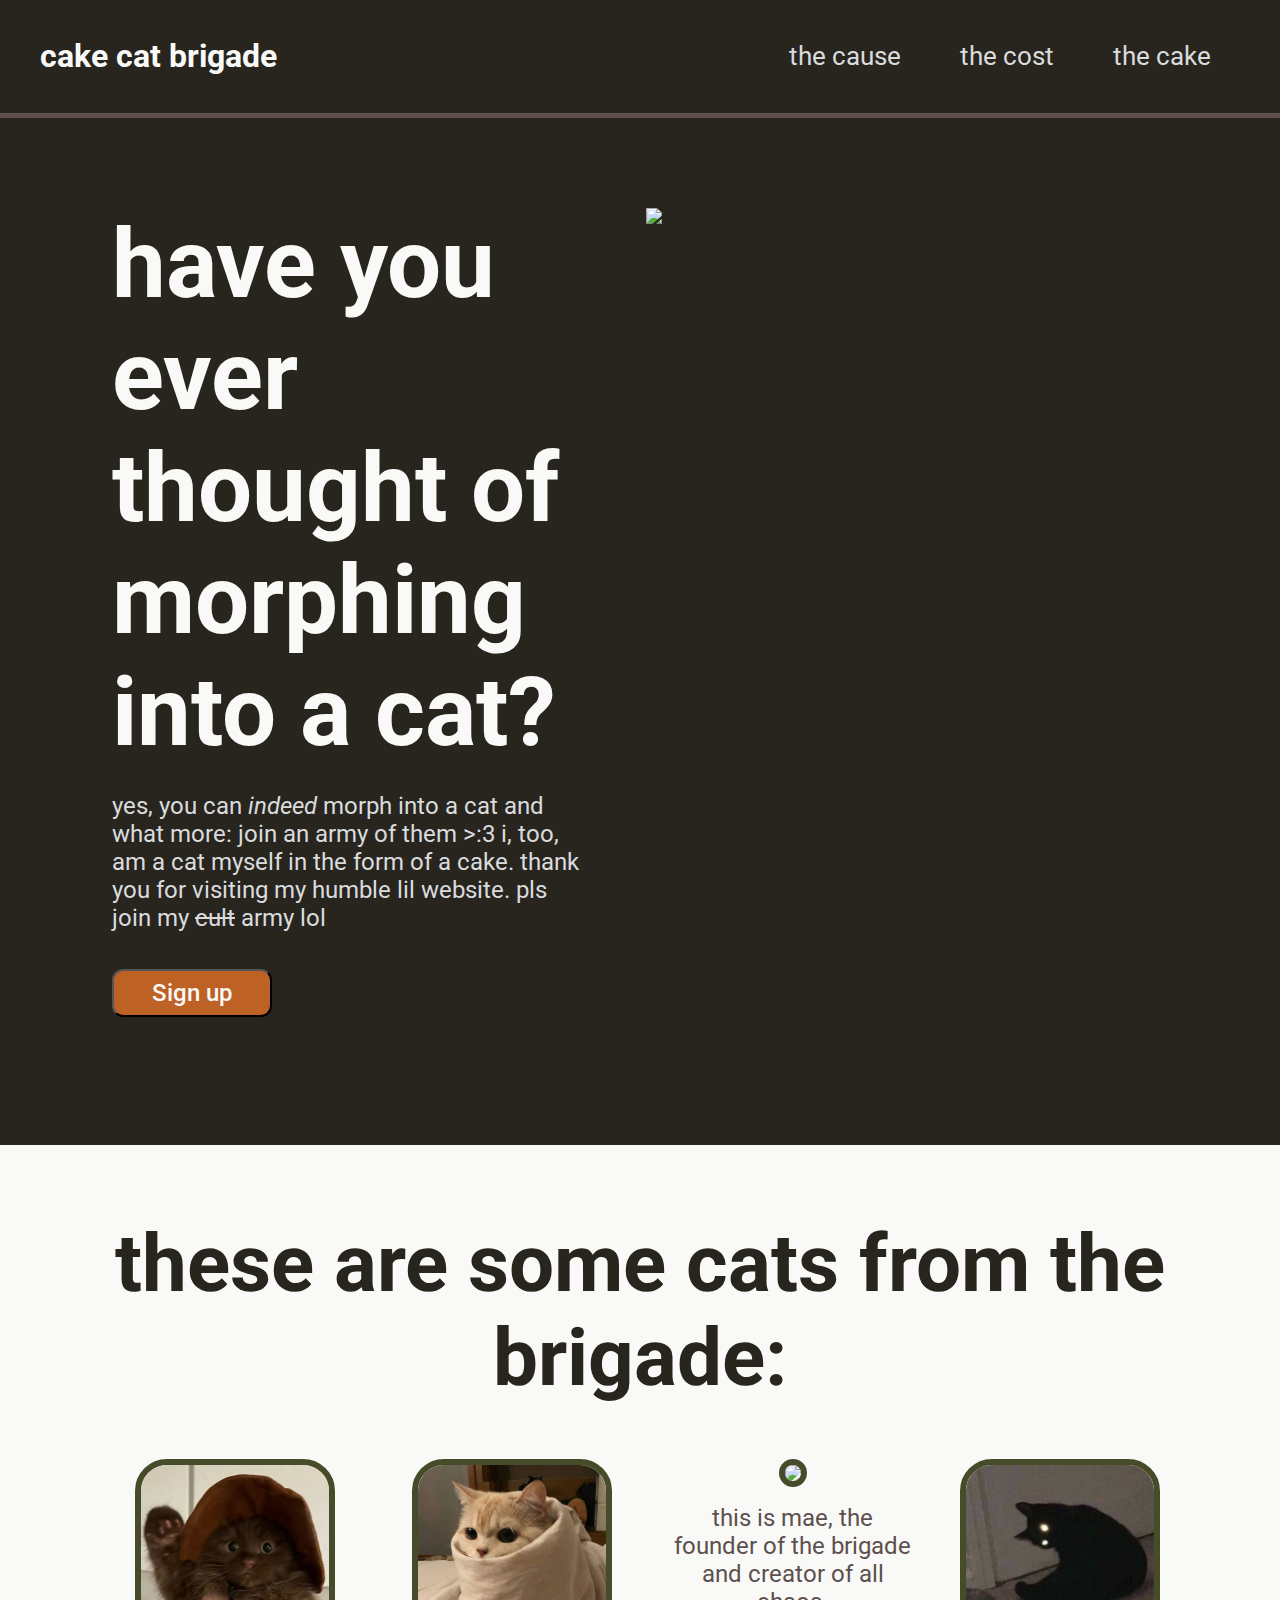
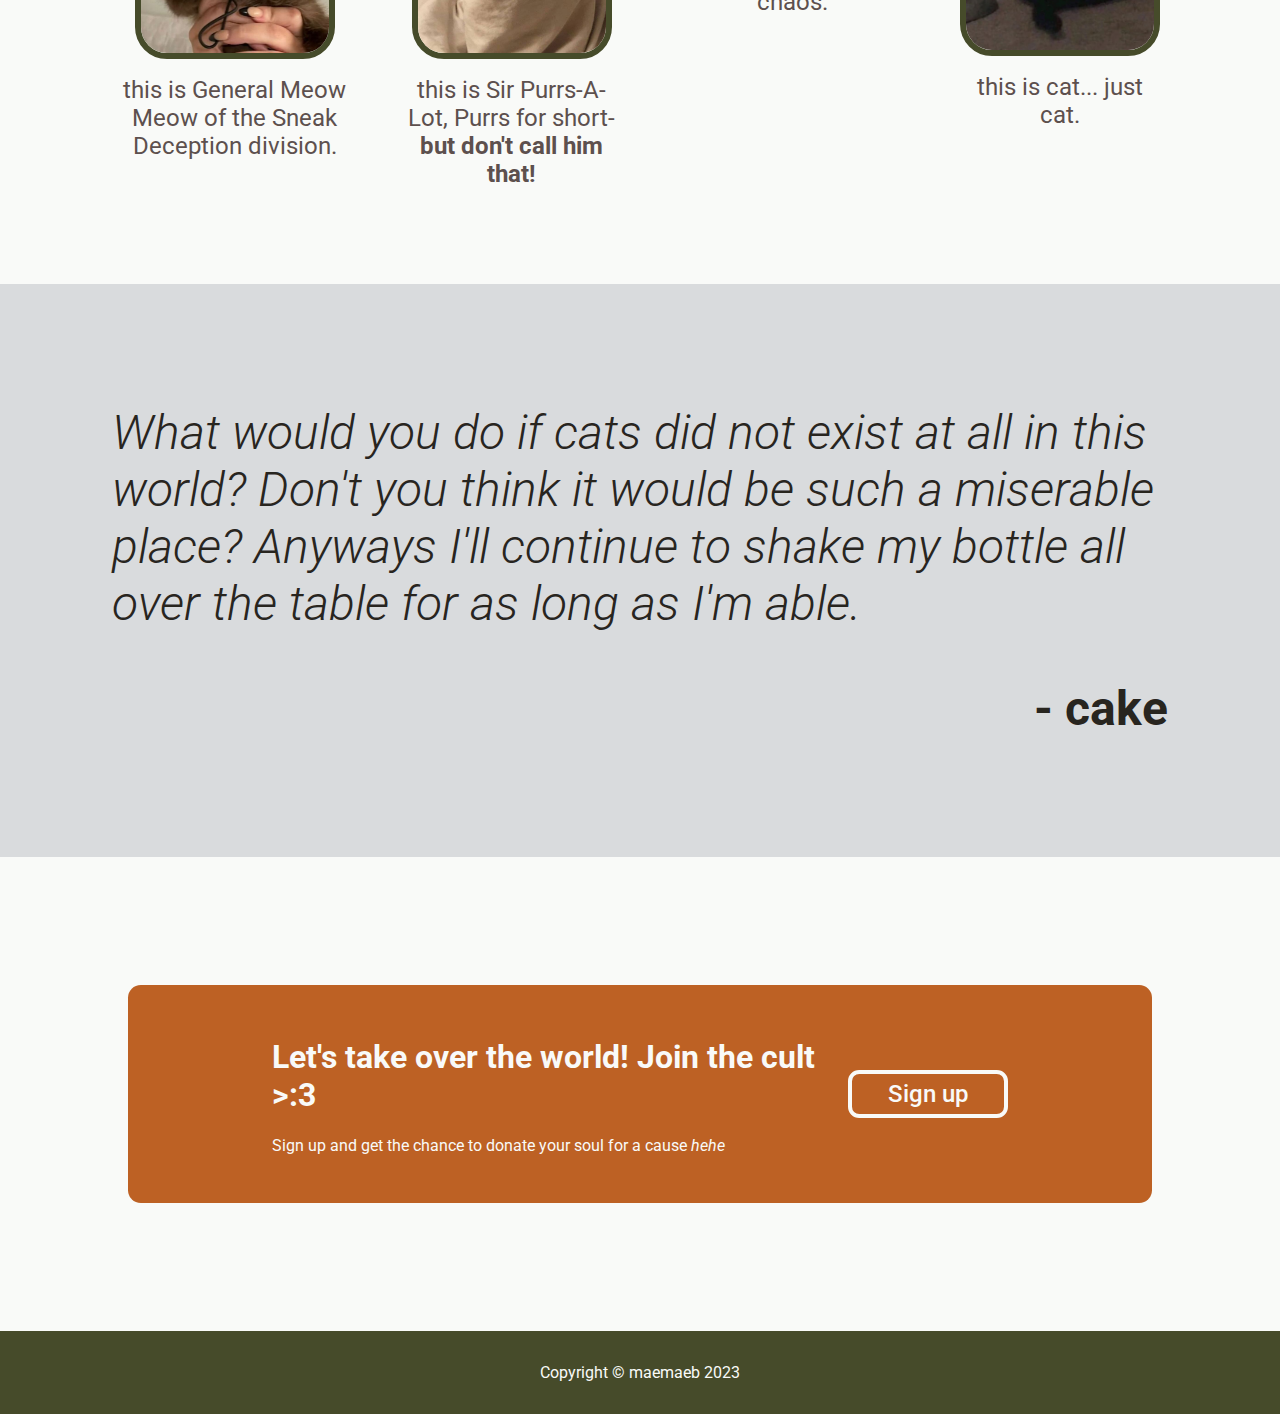
==== commit 7e764b54: "Remove obsolete h1 and hyperlink-override styles" ====
--- a/index.html
+++ b/index.html
@@ -11,9 +11,9 @@
     <header>
         <h1>cake cat brigade</h1>
         <div class="header-links">
-            <h1><a id="hyperlink-override" href="https://i.pinimg.com/564x/5e/b7/8a/5eb78af229857a6085c85f9a92a0e222.jpg">the cause</a></h2>
-            <h1><a id="hyperlink-override" href="https://i.pinimg.com/564x/59/3f/a5/593fa50ea2eaebde3ddeece0012bd818.jpg">the cost</a></h2>
-            <h1><a id="hyperlink-override" href="https://i.pinimg.com/564x/0d/d1/18/0dd11808fb49c94b082c5747699c48ed.jpg">the cake</a></h2>
+            <a href="https://i.pinimg.com/564x/5e/b7/8a/5eb78af229857a6085c85f9a92a0e222.jpg">the cause</a>
+            <a href="https://i.pinimg.com/564x/59/3f/a5/593fa50ea2eaebde3ddeece0012bd818.jpg">the cost</a>
+            <a href="https://i.pinimg.com/564x/0d/d1/18/0dd11808fb49c94b082c5747699c48ed.jpg">the cake</a>
         </div>
     </header>
 
--- a/styles.css
+++ b/styles.css
@@ -1,4 +1,10 @@
 @import url('https://fonts.googleapis.com/css2?family=Roboto:ital,wght@0,100;0,300;0,400;0,500;0,700;0,900;1,100;1,300;1,400;1,500;1,700;1,900&display=swap');
+
+*, *::before, *::after { box-sizing: inherit; }
+
+html {
+	box-sizing: border-box;
+}
 
 * {
     font-family: 'Roboto', sans-serif;
@@ -17,9 +23,9 @@
 }
 
 .page-container {
-    max-width: 100rem;
-    margin-left: auto;
-    margin-right: auto;
+    max-width: 107rem;
+
+    margin: 0 auto;
 }
 
 /* header */
@@ -27,47 +33,53 @@
 header {
     background-color: var(--darkbrown);
 
+    position: fixed;
+    width: 100%;
+
     display: flex;
     margin: 0;
-    padding: 1rem 4rem;
     justify-content: space-between;
-}
-
-header h1 {
+
+    padding: 1rem 2.5rem;
+
+    border-bottom: 5px solid var(--brown);
+}
+
+header > h1 {
     font-size: 2rem;
     font-weight: 700;
     color: var(--offwhite);
 
-    flex: 1;
+    flex: 1 1 50vw;
 }
 
 .header-links {
-    display: flex;
-    text-align: center;
-}
-
-.header-links h1 {
-    font-size: 1.7rem;
-    font-weight: 400;
-    color: var(--lightgrey);
-
-    min-width: 10rem;
-}
-
-.header-links #hyperlink-override {
-    font-size: 1.7rem;
+    flex: auto;
+
+    display: flex;
+
+    justify-content: center;
+    align-items: center;
+}
+
+.header-links a {
+    font-size: 1.6rem;
     font-weight: 400;
     color: var(--lightgrey);
     text-decoration: none;
-}
-
+
+    text-align: center;
+    padding: 1.5rem 1rem;
+
+    flex: auto;
+}
 
 /* section 1 */
 
 .hero {
     background-color: var(--darkbrown);
 
-    padding: 8rem 4rem;
+    padding: 11rem 7rem 6rem;
     display: flex;
 }
 
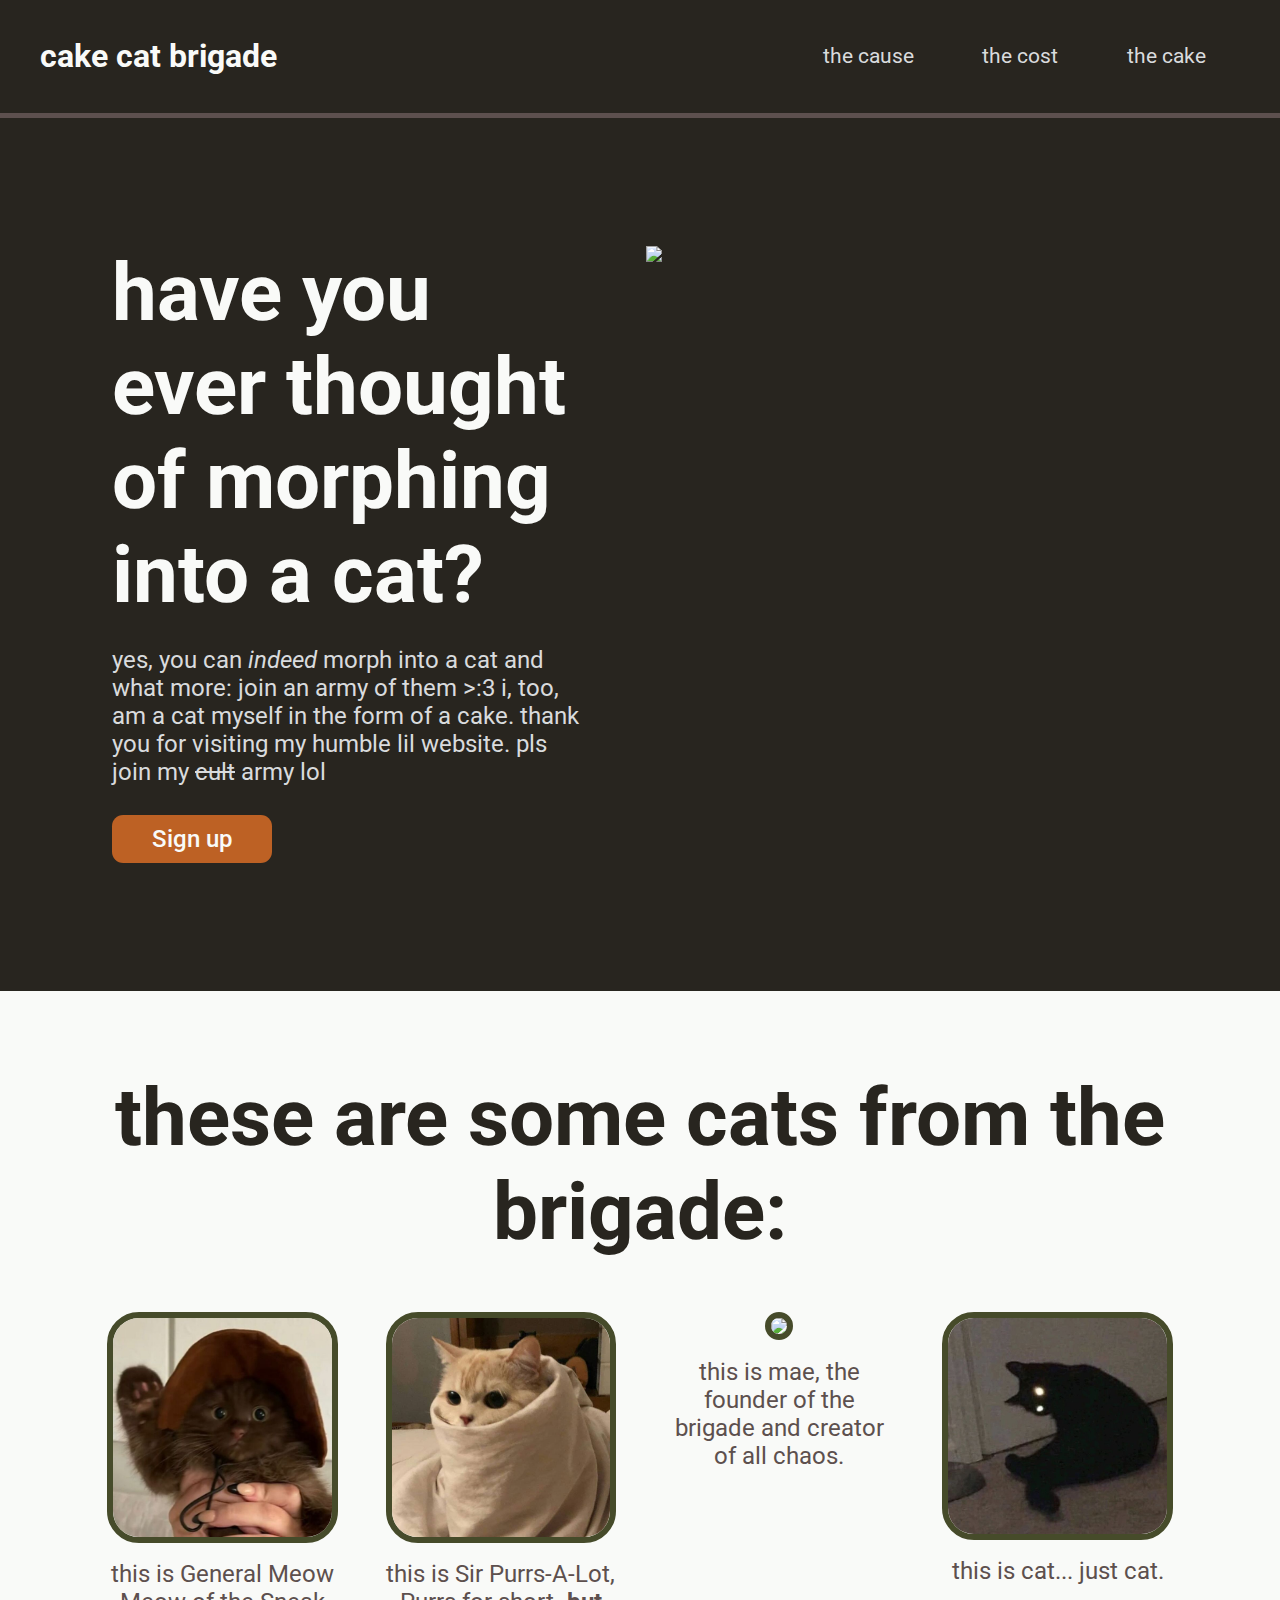
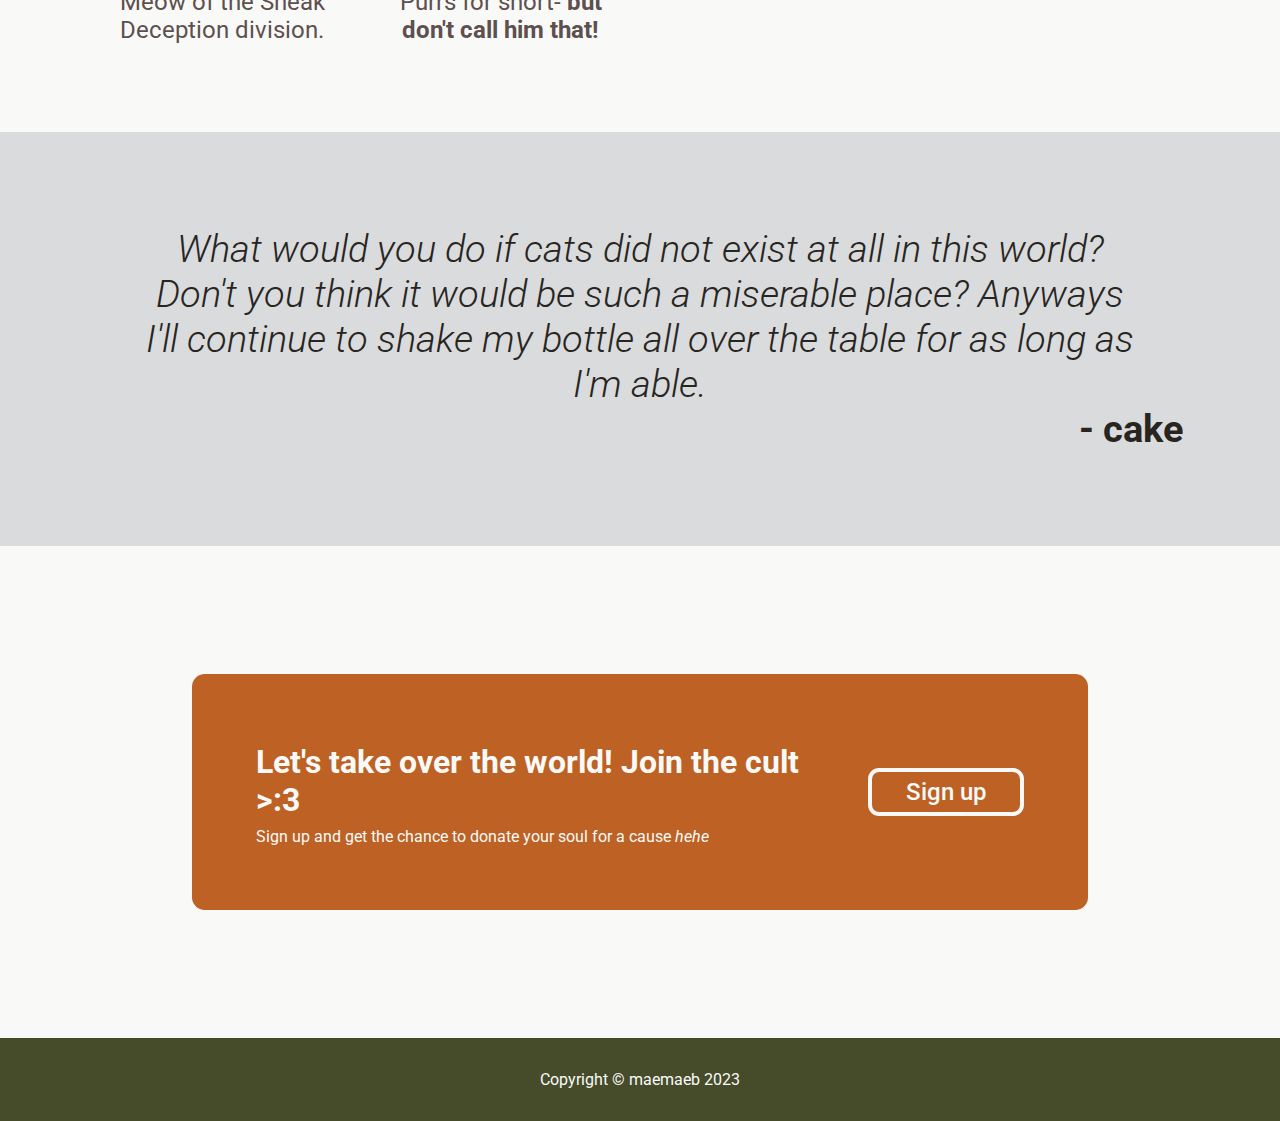
==== commit a2eeef7a: "Add links to sign-up form in the homepage" ====
--- a/index.html
+++ b/index.html
@@ -26,7 +26,7 @@
                     <p>yes, you can <em>indeed</em> morph into a cat and what more: join an army of them >:3 
                         i, too, am a cat myself in the form of a cake. 
                         thank you for visiting my humble lil website. pls join my <s>cult</s> army lol</p>
-                    <button onclick="window.location.href='https://youtu.be/e-o1YiJ2yfo';">Sign up</button>
+                    <button onclick="window.location.href='sign-up-form/sign-up-form.html';">Sign up</button>
                 </div>
                 <img src="images/aesthetic1.jpg">
             </section>
@@ -69,7 +69,7 @@
                         <h1>Let's take over the world! Join the cult >:3</h3>
                         <p>Sign up and get the chance to donate your soul for a cause <em>hehe</em></p>
                     </div>
-                    <button onclick="window.location.href='https://youtu.be/e-o1YiJ2yfo';">Sign up</button>
+                    <button onclick="window.location.href='sign-up-form/sign-up-form.html';">Sign up</button>
                 </div>
             </div>
         </main>
--- a/styles.css
+++ b/styles.css
@@ -33,12 +33,9 @@
 header {
     background-color: var(--darkbrown);
 
-    position: fixed;
+    position: sticky;
+    top: 0;
     width: 100%;
-
-    display: flex;
-    margin: 0;
-    justify-content: space-between;
 
     padding: 1rem 2.5rem;
 
@@ -50,7 +47,7 @@
     font-weight: 700;
     color: var(--offwhite);
 
-    flex: 1 1 50vw;
+    text-align: center;
 }
 
 .header-links {
@@ -63,7 +60,7 @@
 }
 
 .header-links a {
-    font-size: 1.6rem;
+    font-size: clamp(1.3rem, 1.6vw, 1.6rem);
     font-weight: 400;
     color: var(--lightgrey);
     text-decoration: none;
@@ -74,26 +71,37 @@
     flex: auto;
 }
 
+.header-links a:hover {
+    background-color: var(--brown);
+    color: var(--darkbrown);
+}
+
+@media (min-width: calc((949/16)*1rem)) {
+    header {
+        display: flex;
+        margin: 0;
+        justify-content: space-between;
+    }
+
+    header > h1 {
+        flex: 1 1 50vw;
+
+        text-align: start;
+    }
+}
+
 /* section 1 */
 
 .hero {
     background-color: var(--darkbrown);
 
-    padding: 11rem 7rem 6rem;
-    display: flex;
+    padding: 4rem;
 }
 
 .hero div {
-    font-size: 3rem;
+    font-size: clamp(2.5rem, 3vw, 3rem);
     font-weight: bolder;
     color: var(--offwhite);
-
-    margin-right: 2rem;
-    flex: 1;
-
-    padding-top: 2rem;
-    padding-bottom: 2rem;
-    padding-right: 1rem;
 }
 
 .hero h1 {
@@ -108,15 +116,39 @@
 }
 
 .hero img {
-    margin-right: 10px;
-    flex: 1;
-    min-width: 50%;
-    max-width: 70%;
-    height: auto;
-
-    padding-top: 2rem;
-    padding-bottom: 2rem;
-    padding-left: 1rem;
+    display: block;
+    overflow: scroll;
+
+    margin: 3rem auto;
+}
+
+@media (min-width: calc((900/16)*1rem)) {
+    .hero {
+        padding: 6rem 7rem;
+        display: flex;
+    }
+
+    .hero div {
+        flex: 1;
+        margin-right: 2rem;
+
+        padding-top: 2rem;
+        padding-bottom: 2rem;
+        padding-right: 1rem;
+    }
+
+    .hero img {
+        margin: 0;
+        margin-right: 10px;
+        flex: 1;
+        min-width: 50%;
+        max-width: 70%;
+        height: auto;
+
+        padding-top: 2rem;
+        padding-bottom: 2rem;
+        padding-left: 1rem;
+    }
 }
 
 /* section 2 */
@@ -127,30 +159,26 @@
     font-weight: bolder;
     color: var(--darkbrown);
 
-    padding: 4.5rem;
-    text-align: center;
+    padding: 4rem;
+    text-align: center; /* aligns all the text in the container to center */
 }
 
 .profiles-container h1 {
-    margin-top: 0;
+    margin-top: 1rem;
 }
 
 .profiles {
+    margin: 0 auto;
+
     color: var(--brown);
     font-weight: 400;
     font-size: 1.5rem;
-
-    display: flex;
 }
 
 .profile {
-    max-width: 25rem;
-    margin: 0 3rem;
-    margin-right: 0;
-}
-
-.profile:last-child {
-    margin-right: 3rem;
+    margin: 0 auto;
+
+    width: clamp(14rem, 18vw, 18rem);
 }
 
 .profile img {
@@ -162,19 +190,39 @@
     margin-top: 0.7rem;
 }
 
+@media (min-width: calc((680/16)*1rem)) {
+    .profiles {
+        display: flex;
+        flex-wrap: wrap;
+        gap: 3rem;
+        justify-content: center;
+    }
+
+    .profile {
+        flex: 1 1 1;
+        margin: 0;
+    }
+}
+
 /* article */
 
-article {
+.quote {
     background-color: var(--lightgrey);
-    font-size: 3rem;
+    font-size: clamp(1.5rem, 3vw, 3rem);
     font-weight: 300;
     font-style: italic;
     color: var(--darkbrown);
+    text-align: center;
 
     margin-top: 0;
     margin-bottom: 0;
 
-    padding: 4.5rem;
+    padding: 3.5rem;
+}
+
+.quote p {
+    margin: 0 auto;
+    max-width: 50ch;
 }
 
 .quoter {
@@ -187,27 +235,62 @@
     background-color: var(--offwhite);
     color: var(--offwhite);
 
-    padding: 8rem 8rem;
+    padding: 4rem;
 }
 
 .recruit1 {
     background-color: var(--orange);
-
-    display: flex;
-    align-items: center;
-    padding: 2rem 2rem;
     border-radius: 0.8rem;
+    text-align: center;
+
+    max-width: 70vw;
+    padding: 3rem;
+    margin: 0 auto;
 }
 
 .recruit2 {
-    flex: 2;
-    margin-left: 7rem;
+    margin-bottom: 2rem;
+}
+
+.recruit2 h1 {
+    margin-bottom: 0.5rem;
+}
+
+.recruit2 p {
+    margin-top: 0.5rem;
 }
 
 .recruit1 button {
     border: 0.3rem solid var(--offwhite);
-    
-    margin-right: 7rem;
+
+    display: block;
+    margin: 0 auto;
+}
+
+@media (min-width: calc((900/16)*1rem)) {
+    .recruit-container {
+        padding: 8rem;
+    }
+
+    .recruit1 {
+        text-align: start;
+
+        display: flex;
+        gap: 2rem;
+        justify-content: space-around;
+        align-items: center;
+        padding: 3rem clamp(4rem, 4vw, 10rem);
+    }
+
+    .recruit2 {
+        flex: 1 1 1;
+        margin-bottom: 0;
+    }
+
+    .recruit1 button {
+        flex: 1 1 1;
+        margin: 0;
+    }
 }
 
 button {
@@ -220,6 +303,14 @@
     width: 10rem;
     height: 3rem;
     border-radius: 0.7rem;
+    
+    border: none;
+    cursor: pointer;
+}
+
+button:hover {
+    background-color: var(--offwhite);
+    color: var(--darkbrown);
 }
 
 footer {
@@ -230,5 +321,6 @@
 }
 
 img {
-    width: 200px;
+    max-width: 100%;
+    object-fit: cover;
 }